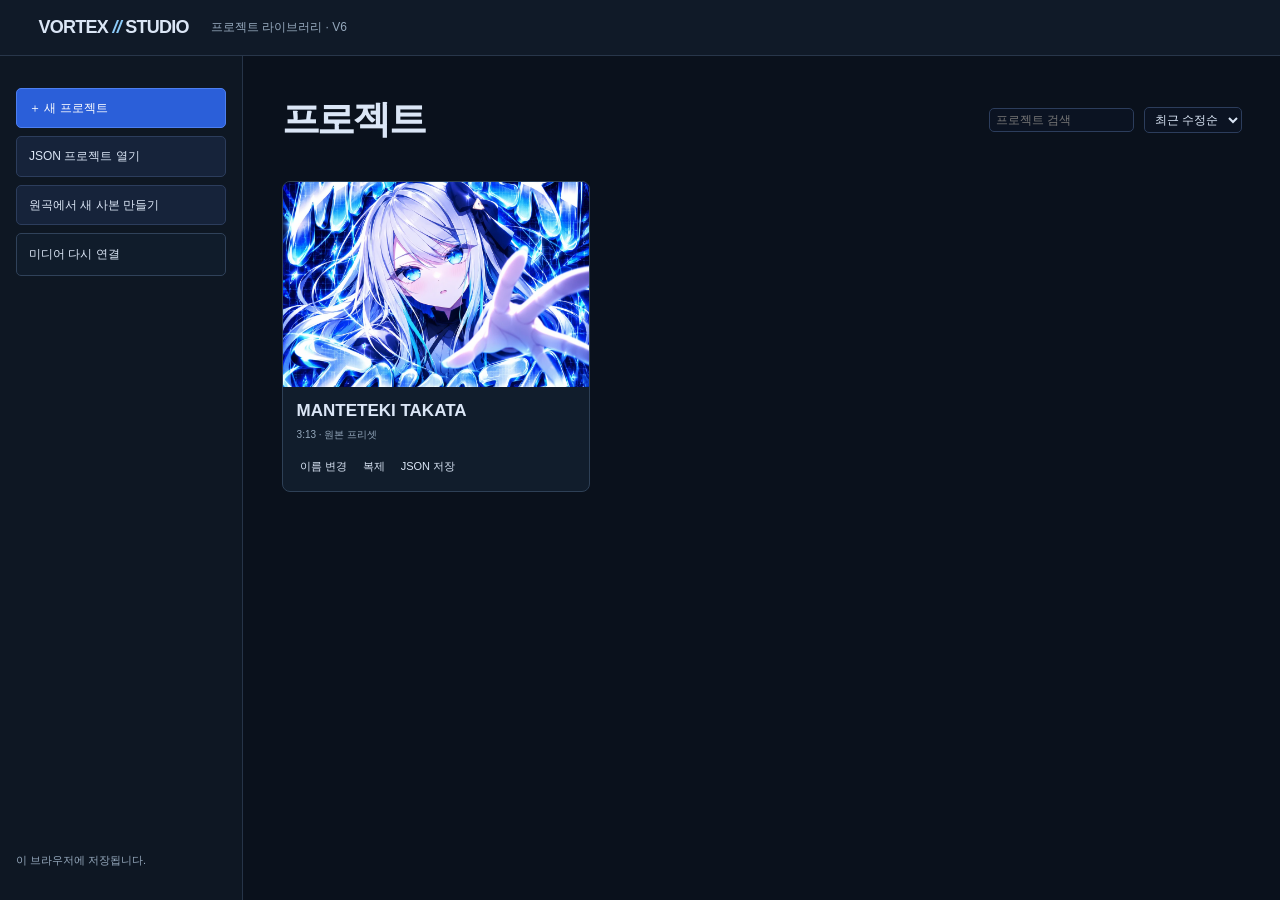
==== index.html @ 562a57e8 "Publish VORTEX Studio 6.1 from source 128ca0e" ====
<!doctype html><html lang="ko"><head><meta charset="UTF-8"><meta name="viewport" content="width=device-width,initial-scale=1"><meta name="theme-color" content="#090e18"><link rel="icon" href="data:,"><title>VORTEX // STUDIO</title>  <script type="module" crossorigin src="./assets/index-C9tNO1Sd.js"></script>
  <link rel="stylesheet" crossorigin href="./assets/index-DqWHmcLa.css">
</head><body>
<section id="projectHub" aria-label="프로젝트 라이브러리">
<header class="hub-head"><b>VORTEX <i>//</i> STUDIO</b><span>프로젝트 라이브러리 · V6</span></header>
<div class="hub-body"><aside class="hub-tools"><button id="hubNew" class="primary">＋ 새 프로젝트</button><button id="hubImport">JSON 프로젝트 열기</button><button id="hubFresh">원곡에서 새 사본 만들기</button><label class="reconnect" title="JSON에 연결된 원래 음원과 이미지를 선택하세요">미디어 다시 연결<input id="reconnectMedia" type="file" multiple accept="audio/*,image/*"></label><small>이 브라우저에 저장됩니다.</small></aside>
<main class="hub-main"><div class="hub-heading"><h1>프로젝트</h1><div><input id="hubSearch" type="search" aria-label="프로젝트 검색" placeholder="프로젝트 검색"><select id="hubSort" aria-label="정렬"><option value="recent">최근 수정순</option><option value="title">이름순</option></select></div></div><output id="hubStatus" role="status">라이브러리를 여는 중…</output><div id="hubList"></div></main></div>
<input id="hubJson" type="file" accept=".json" hidden></section>
<dialog id="newProjectDialog"><form><h2>새 프로젝트</h2><label>프로젝트 이름<input id="newTitle" required maxlength="120" autofocus></label><label>음원<input id="newAudio" type="file" accept="audio/*" required></label><label>커버 이미지 · 선택<input id="newCover" type="file" accept="image/*"></label><label>시작 설정<select id="newTemplate"><option value="wave">Reference Wave · 1080p60</option><option value="v3">V3 Original · 1080p60</option></select></label><div class="row"><button type="button" id="newCancel">취소</button><button class="primary">분석하고 만들기</button></div></form></dialog>

<div id="app" inert>
<header class="header">
 <button class="brand" id="hubReturn" title="프로젝트 허브로 돌아가기"><span aria-hidden="true">‹</span> VORTEX <i>//</i> STUDIO</button>
 <div class="project-title"><span id="projectName">MANTETEKI TAKATA</span><output id="saveState" class="chip">로컬 프로젝트</output></div>
 <div class="header-actions">
  <button id="undo" title="실행 취소 (Ctrl+Z)">↶</button><button id="redo" title="다시 실행 (Ctrl+Shift+Z)">↷</button>
  <button id="monitorChip" class="monitor-chip" title="모니터 지연 보정 (에어팟 등)">🎧 <b id="monitorValue">0 ms</b></button>
  <button id="shortcutHelp" title="단축키">⌨</button>
  <button id="openProject" title="프로젝트 JSON 파일 불러오기">불러오기</button><button id="saveProject" title="이 브라우저의 프로젝트에 지금 저장 (Ctrl+S)">💾 저장</button><button id="downloadProject" title="프로젝트 JSON 파일로 다운로드 (Ctrl+Shift+S)">⬇ JSON</button>
  <button id="exportOpen" class="primary">내보내기 ↗</button>
 </div>
 <div id="monitorPop" class="popover" hidden>
  <header><b>🎧 모니터 지연 보정</b><button id="monClose" title="닫기">✕</button></header>
  <p>블루투스 이어폰(에어팟)은 소리가 늦게 들립니다. 이 값만큼 <b>미리보기 화면을 늦춰</b> 소리와 맞춥니다. 프로젝트와 출력 영상에는 들어가지 않습니다.</p>
  <div class="row"><select id="monProfile" aria-label="장치 프로필"></select><button id="monAdd">＋ 장치</button><button id="monDel">삭제</button></div>
  <div class="mon-value"><button data-mon="-10">−10</button><button data-mon="-1">−1</button><output id="monOut">0 ms</output><button data-mon="1">+1</button><button data-mon="10">+10</button></div>
  <input type="range" id="monRange" min="-100" max="600" step="1" aria-label="모니터 지연 ms">
  <div class="row"><button data-mon-set="0">유선 · 스피커 0</button><button data-mon-set="160">에어팟 Pro ≈160</button><button data-mon-set="250">에어팟 ≈250</button></div>
  <label class="check"><input type="checkbox" id="monFlash"> 킥 플래시 보정 모드 — 곡의 킥마다 화면 가운데 원이 번쩍입니다</label>
  <div class="row"><button id="monPlayKick" class="primary">킥 구간 반복 재생</button><button id="monMetro">메트로놈 테스트</button></div>
  <p class="note">팝오버를 닫으면(✕ / 바깥 클릭 / Esc) 보정 모드와 메트로놈이 꺼집니다. 재생하면서 원이 번쩍이는 순간과 킥 소리가 정확히 겹칠 때까지 ±버튼/슬라이더를 조절하세요. 화면이 소리보다 빠르면 값을 올리고, 늦으면 내리세요.</p>
  <p class="note" id="monHint"></p>
 </div>
</header>
<main class="workspace" id="workspace">
 <aside class="library" id="library">
  <nav class="tabs"><button data-lib="effects" class="active">이펙트</button><button data-lib="presets">프리셋</button><button data-lib="lyrics">가사</button><button data-lib="project">프로젝트</button></nav>
  <section id="lib-effects" class="lib-pane active"><input id="fxSearch" type="search" placeholder="이펙트 검색 (예: 플래시, 불똥, 아이리스)"><div id="fxList" class="lib-list"></div></section>
  <section id="lib-presets" class="lib-pane"><p class="note">여러 이펙트 묶음. 박자 길이에 맞춰 생성됩니다. 타임라인에서 클립 여러 개를 선택하고 인스펙터에서 "내 프리셋으로 저장" 가능.</p><div id="presetList" class="lib-list"></div></section>
  <section id="lib-lyrics" class="lib-pane">
   <div class="row"><button id="tap" class="primary" title="선택한 가사를 재생헤드 시각으로 + 📌고정, 다음 줄 선택 (T)">시간 찍기 T</button><button id="addCue" title="재생헤드에 가사 추가 (N)">＋ 추가 N</button><button id="quadSplit" title="같은 단어 4개 줄을 2+2로 분할">4반복 → 2+2</button></div>
   <details id="alignBox"><summary>가사 통째로 붙여넣기 → 자동 배치</summary><textarea id="pasteLyrics" rows="6" spellcheck="false" placeholder="AI가 쓴 가사를 그대로 붙여넣으세요. [Chorus] 같은 줄과 빈 줄은 구간 구분으로 사용합니다."></textarea>
    <div class="row"><select id="alignRange" title="배치할 범위"><option value="all">곡 전체 (기존 가사 교체)</option><option value="playhead">재생헤드부터 끝까지</option><option value="loop">루프 구간 안</option></select><label class="check"><input type="checkbox" id="alignSnap" checked> 박자 스냅</label></div>
    <div class="row"><button id="alignRun" class="primary">자동 배치</button><button id="alignPins" title="📌 고정된 줄은 그대로 두고 사이의 줄을 다시 배치">📌 고정 줄 사이 맞추기</button></div>
    <p class="note">순서: ① 자동 배치 → ② 각 구간 첫 줄을 선택하고 재생하며 <b>T</b> (자동 📌 고정) → ③ 고정 줄 사이 맞추기. 고정이 촘촘할수록 정확합니다.</p></details>
   <div class="row"><input type="number" id="lyricOffset" step="1" min="-2000" max="2000" title="프로젝트 가사 오프셋 ms (양수 = 가사 늦게, 출력에도 적용)"><span class="note">가사 오프셋 ms (출력 반영)</span></div>
   <div id="cueList" class="cue-list" aria-label="가사 목록"></div>
   <details><summary>텍스트 · LRC / SRT</summary><textarea id="rawLyrics" rows="5" spellcheck="false" placeholder="한 줄에 가사 하나"></textarea><div class="row"><button id="applyLyrics">텍스트 적용</button><button id="autoTiming">균등 배치</button></div><div class="row"><button id="importLRC">LRC / SRT 불러오기</button><button id="exportLRC">LRC 저장</button><button id="exportSrt">SRT 저장</button></div></details>
  </section>
  <section id="lib-project" class="lib-pane">
   <img id="coverThumb" class="cover-thumb" alt="앨범 표지">
   <div class="asset-card"><span class="asset-icon">♫</span><div><b id="audioName">MANTETEKI TAKATA</b><small id="audioDetails">ORIGINAL AUDIO</small></div></div>
   <div class="row"><button id="replaceAudio">새 음원 열기</button><button id="replaceCover">표지 교체</button></div>
   <h4>박자 격자</h4>
   <div class="row"><label>BPM<input type="number" id="bpm" min="40" max="240" step="0.25"></label><label>격자 시작 · 초<input type="number" id="beatOffset" min="-5" max="5" step="0.001"></label></div>
   <div class="row"><button id="tapTempo">탭 템포</button><button id="phaseLess">격자 −10ms</button><button id="phaseMore">격자 +10ms</button></div>
   <div class="row"><button id="fitGrid" class="primary" title="킥 마커(자동 검출 또는 직접 수정본)에 맞춰 BPM과 격자 시작을 다시 계산">킥으로 BPM·격자 자동 맞춤</button><button id="quantizeKicks" title="격자에서 ±40ms 이내인 킥 마커만 격자로 정렬">킥 퀀타이즈</button></div>
   <p id="analysisInfo" class="note"></p>
   <h4>타악기 검출</h4>
   <div class="row"><label>킥 검출 민감도<input id="sensitivity" type="number" min=".7" max="1.35" step=".05" value="1"></label><button id="rescore" title="직접 편집한 마커 트랙은 유지">다시 분석</button></div>
   <div class="row"><button id="resetDrops">드롭 자동값 복원</button><button id="resetMarkers">타악기 마커 자동값 복원</button></div>
   <h4>이미지 에셋</h4><div id="assetList" class="asset-list"></div><div class="row"><button id="addAsset">이미지 추가 (앨범·로고)</button></div>
   <h4>기타</h4>
   <div class="row"><button id="restoreOriginal">원본 음원·표지 복원</button><button id="rescueJson" hidden>복구 JSON 받기</button></div>
   <label class="check"><input type="checkbox" id="safe"> 안전 영역 표시 (편집기만)</label>
  </section>
 </aside>
 <div id="divLeft" class="layout-divider vertical" role="separator" aria-label="라이브러리 폭" tabindex="0"></div>
 <section class="viewer">
  <div class="stage" id="stage">
   <canvas id="visual" width="1920" height="1080" aria-label="미리보기"></canvas>
   <div id="calFlash" hidden></div><div id="safeArea" hidden></div>
   <svg id="handles" viewBox="0 0 1920 1080" preserveAspectRatio="none" aria-hidden="true"></svg>
   <div class="cinema-controls" id="cinemaControls"><button type="button" id="cinemaPlay">▶</button><output id="cinemaTime">00:00 / 00:00</output><input type="range" id="cinemaSeek" min="0" max="1000" value="0" aria-label="재생 위치"><button type="button" id="cinemaExit">✕</button></div>
   <div class="loading" id="loading">VORTEX<span>음원과 장면 준비 중…</span></div>
  </div>
  <div class="transport">
   <div class="tgroup"><button id="toStart" title="처음 (Home)">⏮</button><button id="prevBeat" title="이전 박 (Shift+←)">◀◀</button><button id="play" class="play" title="재생 (Space)">▶</button><button id="nextBeat" title="다음 박 (Shift+→)">▶▶</button><button id="toEnd" title="끝 (End)">⏭</button></div>
   <span class="clock"><b id="timeNow">00:00.00</b><span id="timeTotal"> / 00:00</span><small id="beatNow"></small></span>
   <div class="tgroup"><button id="loopToggle" title="루프 (룰러에서 Shift+드래그 또는 I/O)" aria-pressed="false">⟲ 루프</button><select id="speed" title="재생 속도"><option value="0.25">0.25×</option><option value="0.5">0.5×</option><option value="0.75">0.75×</option><option value="1" selected>1×</option><option value="1.25">1.25×</option></select><button id="baselineAB" title="V3 원본 룩과 비교" aria-pressed="false">A/B V3</button><button id="fullscreen" title="영상만 전체화면 (F)">⛶</button></div>
  </div>
 </section>
 <div id="divRight" class="layout-divider vertical" role="separator" aria-label="인스펙터 폭" tabindex="0"></div>
 <aside class="inspector" id="inspector"><div class="pane-title">인스펙터</div><div id="inspectorBody" class="inspector-body"></div></aside>
</main>
<div id="divBottom" class="layout-divider horizontal" role="separator" aria-label="타임라인 높이" tabindex="0"></div>
<section class="timeline" id="timeline">
 <div class="tl-toolbar">
  <div class="tgroup"><button id="toolSelect" class="active" title="선택 도구 (V)">⬚ 선택</button><button id="toolRazor" title="자르기 도구 (C) · Ctrl+K = 재생헤드에서 자르기">✂ 자르기</button></div>
  <label class="inline">스냅<select id="snapMode"><option value="off">끔</option><option value="bar">1마디</option><option value="1">1박</option><option value="2">1/2박</option><option value="4" selected>1/4박</option><option value="8">1/8박</option></select></label>
  <div class="tgroup"><button id="zoomOut" title="축소 (Ctrl+휠)">－</button><button id="zoomFit" title="전체 보기">맞춤</button><button id="zoomIn" title="확대 (Ctrl+휠)">＋</button></div>
  <div class="tgroup"><button id="addTrack" title="FX 트랙 추가">＋ 트랙</button><button id="removeTrack" title="빈 맨 위 트랙 제거">－ 트랙</button></div>
  <label class="inline">마커 추가<select id="markerAdd"><option value="">재생헤드에…</option><option value="drops">드롭 (M)</option><option value="kickEvents">킥</option><option value="snareEvents">스네어</option><option value="hatEvents">하이햇</option></select></label>
  <span id="tlStatus" class="tl-status">드래그·우클릭드래그 = 이동 · 양끝 = 트림 · 더블클릭 = 쪼개기 · 우클릭 = 메뉴 · Alt+드래그 = 복제 · Shift = 스냅 무시</span>
  <span id="engineStatus" class="tl-engine">INITIALIZING</span>
 </div>
 <div class="tl-ruler-row"><div class="tl-corner" id="tlCorner"></div><canvas id="tlRuler"></canvas></div>
 <div class="tl-body" id="tlBody"><div class="tl-heads" id="tlHeads"></div><canvas id="tlCanvas"></canvas></div>
 <div class="tl-scroll-row"><div class="tl-corner"></div><input type="range" id="tlScroll" min="0" max="1" value="0" step="any" aria-label="타임라인 가로 스크롤"></div>
</section>
<div id="toast" role="status" hidden></div>
<input type="file" id="audioInput" accept="audio/*" hidden><input type="file" id="coverInput" accept="image/*" hidden><input type="file" id="lrcInput" accept=".lrc,.srt,.txt" hidden><input type="file" id="projectInput" accept=".json" hidden><input type="file" id="assetInput" accept="image/*" hidden>
</div>

<dialog id="exportDialog"><header><h2>영상 내보내기</h2><form method="dialog"><button>닫기</button></form></header>
 <p class="note">미리보기와 같은 장면을 프레임 단위로 렌더링해 원본 오디오와 함께 인코딩합니다. 모니터 지연 보정은 출력에 들어가지 않습니다.</p>
 <label>해상도<select id="exportSize"><option value="1920">1920 × 1080 / FULL HD</option><option value="1280">1280 × 720 / 빠른 확인</option></select></label>
 <div class="row"><label>형식<select id="exportFormat"><option value="mp4">MP4 / H.264 + AAC</option><option value="webm">WebM / VP9 + Opus</option></select></label><label>프레임레이트<select id="exportFPS"><option value="60">60 fps</option><option value="30">30 fps</option></select></label></div>
 <div class="row"><label>시작 · 초<input type="number" id="rangeStart" min="0" step=".001" value="0"></label><label>종료 · 초<input type="number" id="rangeEnd" min="0.1" step=".001" value="10"></label></div>
 <div class="row"><button id="sampleRange">재생헤드부터 10초</button><button id="loopRange">루프 구간</button><button id="fullRange">전체 곡</button></div>
 <label class="check"><input type="checkbox" id="directSave"> 파일에 직접 저장 (긴 영상 권장)</label>
 <p id="codecInfo" class="note"></p>
 <button id="exportBtn" class="primary wide">영상 렌더링 ↓</button><button id="cancelExport" class="wide danger" hidden>내보내기 취소</button>
 <progress id="exportProgress" max="1" value="0"></progress><p id="exportStatus" role="status">READY</p>
 <a id="downloadAgain" hidden>영상 다시 다운로드 ↓</a><video id="exportPreview" controls playsinline hidden></video>
</dialog>
<dialog id="keysDialog"><header><h2>단축키</h2><form method="dialog"><button>닫기</button></form></header><dl>
 <dt>Space</dt><dd>재생 / 일시정지</dd><dt>J / L</dt><dd>5초 뒤로 / 앞으로</dd><dt>← / →</dt><dd>1프레임 (Shift: 1박)</dd><dt>Home / End</dt><dd>처음 / 끝</dd>
 <dt>V / C</dt><dd>선택 도구 / 자르기 도구</dd><dt>Ctrl K</dt><dd>재생헤드에서 선택 클립 자르기</dd><dt>Ctrl C / V / D</dt><dd>복사 / 재생헤드에 붙여넣기 / 복제</dd><dt>Delete</dt><dd>선택 삭제</dd>
 <dt>K</dt><dd>마지막으로 만진 파라미터 키프레임 토글</dd><dt>I / O / Alt X</dt><dd>루프 시작 / 끝 / 해제</dd><dt>T</dt><dd>선택 가사에 재생헤드 시각 찍기 (📌 고정) + 다음 줄</dd><dt>N</dt><dd>재생헤드에 새 가사</dd><dt>↑ / ↓</dt><dd>이전 / 다음 가사로 이동</dd><dt>Enter</dt><dd>선택 가사 텍스트 편집</dd><dt>더블클릭</dt><dd>가사·클립을 그 위치에서 쪼개기</dd><dt>우클릭</dt><dd>메뉴 · 우클릭 드래그 = 이동</dd><dt>S</dt><dd>스냅 켜기/끄기</dd><dt>Ctrl A</dt><dd>모든 클립 선택</dd><dt>[ / ]</dt><dd>선택 가사 ±50ms</dd><dt>M</dt><dd>재생헤드에 드롭 마커</dd>
 <dt>Ctrl 휠</dt><dd>타임라인 확대/축소</dd><dt>휠</dt><dd>타임라인 가로 스크롤</dd><dt>Shift + 룰러 드래그</dt><dd>루프 구간 지정</dd><dt>F</dt><dd>영상 전체화면</dd><dt>Ctrl S</dt><dd>프로젝트에 저장 (Ctrl Shift S = JSON 다운로드)</dd><dt>Ctrl Z / Ctrl Shift Z</dt><dd>실행 취소 / 다시 실행</dd><dt>Esc</dt><dd>선택 해제</dd></dl></dialog>
</body></html>
---- assets/index-DqWHmcLa.css ----
:root{font-family:Inter,Segoe UI,Malgun Gothic,sans-serif;color:#dbe6f6;background:#070b13;font-size:12px;color-scheme:dark;--bg:#070b13;--panel:#0d1524;--panel2:#111c30;--edge:#1f2c43;--edge2:#2c3d5c;--muted:#8a9bb6;--blue:#7bc5ff;--accent:#4f8cff;--red:#ff4d6d;--lib-w:260px;--insp-w:330px;--tl-h:300px}*{box-sizing:border-box;min-width:0}html,body{width:100%;height:100dvh;margin:0;overflow:hidden;background:var(--bg)}body{position:fixed;inset:0}*{scrollbar-width:thin;scrollbar-color:#3d5c86 #0c1422}::-webkit-scrollbar{width:8px;height:8px}::-webkit-scrollbar-track{background:#0c1422}::-webkit-scrollbar-thumb{background:#3d5c86;border:2px solid #0c1422;border-radius:8px}::-webkit-scrollbar-thumb:hover{background:#6fa4e0}button,select,input,textarea{font:inherit;color:inherit}button{background:#16233a;border:1px solid var(--edge2);border-radius:5px;padding:5px 9px;cursor:pointer;white-space:nowrap;line-height:1.2}button:hover:not(:disabled){background:#1e3152;border-color:#46669a}button:disabled{opacity:.4;cursor:default}button.primary{background:#2b5fd9;border-color:#4d7ff0;color:#fff}button.primary:hover{background:#3a6ff0}button.danger{border-color:#7a3043;color:#ffb3c1}button.danger:hover{background:#3a1622}button.active,button[aria-pressed=true]{background:#24427a;border-color:#6c9eea;color:#fff}select,input:not([type=checkbox]):not([type=range]):not([type=color]),textarea{background:#0b1322;border:1px solid var(--edge2);border-radius:5px;padding:4px 6px}textarea{width:100%;resize:vertical}input[type=range]{accent-color:#6aa8ff;height:16px}input[type=color]{width:42px;height:24px;padding:0;border:1px solid var(--edge2);border-radius:4px;background:none}.row{display:flex;gap:5px;align-items:center;flex-wrap:wrap;margin:5px 0}.row label{display:grid;gap:2px;flex:1}.note{color:var(--muted);font-size:11px;line-height:1.45;margin:4px 0}.check,.icheck{display:flex;gap:7px;align-items:center;margin:5px 0;cursor:pointer}h4{margin:12px 0 5px;font-size:11px;letter-spacing:.06em;color:#9fb6d8;text-transform:uppercase}dialog{color:#e2edf9;background:#111b2c;border:1px solid #3a4f6e;border-radius:9px;padding:18px;width:min(460px,94vw);max-height:90dvh;overflow:auto}dialog::backdrop{background:#03060cbb}dialog header{display:flex;justify-content:space-between;align-items:center}dialog h2{margin:0 0 8px;font-size:16px}dialog label{display:grid;gap:3px;margin:6px 0}#keysDialog dl{display:grid;grid-template-columns:auto 1fr;gap:6px 14px}#keysDialog dt{font-weight:700;color:#bfe0ff}#keysDialog dd{margin:0}.wide{width:100%;margin:6px 0}progress{width:100%}#exportPreview{width:100%;margin-top:8px}#projectHub{position:fixed;inset:0;z-index:20;display:grid;grid-template-rows:56px minmax(0,1fr);background:#0a111c}#projectHub[hidden]{display:none}.hub-head{padding:0 clamp(18px,3vw,56px);display:flex;align-items:center;gap:22px;border-bottom:1px solid #28364a;background:#101a28}.hub-head b{font-size:18px;letter-spacing:-.04em}.hub-head i{color:#8ccbf9}.hub-head span,.hub-tools small,.project-open small{color:#96a9bd}.hub-body{display:grid;grid-template-columns:clamp(168px,19vw,250px) minmax(0,1fr);min-height:0}.hub-tools{display:flex;flex-direction:column;gap:8px;padding:32px 16px;border-right:1px solid #263448;background:#0e1723;overflow:auto}.hub-tools button{text-align:left;padding:12px;height:auto}.hub-tools small{margin-top:auto;font-size:11px}.hub-main{padding:clamp(18px,3vw,52px);overflow:auto;min-width:0}.hub-heading,.hub-heading>div{display:flex;align-items:center;gap:10px;flex-wrap:wrap}.hub-heading{justify-content:space-between;margin-bottom:24px}.hub-heading h1{font-size:clamp(23px,3vw,40px);letter-spacing:-.06em;margin:0}.hub-heading input{max-width:145px}#hubList{display:grid;gap:18px;grid-template-columns:repeat(auto-fill,minmax(min(100%,230px),1fr));align-content:start}#hubStatus{display:block;color:#b5cbe4;margin-bottom:12px}.project-card{max-width:390px;border:1px solid #2e4056;border-radius:8px;overflow:hidden;background:#111d2c}.project-open{width:100%;height:auto;display:block;text-align:left;padding:0;border:0;background:transparent;white-space:normal}.project-open img{width:100%;height:clamp(125px,16vw,205px);object-fit:cover;display:block}.project-open span{padding:14px 14px 8px;display:grid;gap:7px}.project-open strong{font-size:17px;overflow-wrap:anywhere}.card-actions{display:flex;flex-wrap:wrap;gap:2px;padding:5px 10px 12px}.card-actions button{font-size:11px;background:transparent;border-color:transparent;padding-inline:6px}.project-card:hover{border-color:#83add0}#projectHub[aria-busy=true] button{pointer-events:none}#newProjectDialog form{display:grid;gap:10px}.hub-tools .reconnect{margin:0;position:relative;cursor:pointer;padding:12px;border:1px solid #30425a;border-radius:5px;background:#101c2b}.reconnect input{position:absolute;inset:0;width:100%;opacity:0;cursor:pointer}#app{position:fixed;inset:0;display:grid;grid-template-rows:42px minmax(0,1fr) 5px var(--tl-h);background:var(--bg)}.header{display:flex;align-items:center;gap:12px;padding:0 10px;background:#0b1220;border-bottom:1px solid var(--edge);position:relative}.brand{background:none;border:0;font-weight:800;letter-spacing:-.02em;font-size:13px;color:#e8f2ff;padding:4px 6px}.brand i{color:#8ccbf9;font-style:normal}.project-title{flex:1;display:flex;align-items:center;gap:10px;overflow:hidden;white-space:nowrap}.project-title span{font-weight:700;font-size:13px;overflow:hidden;text-overflow:ellipsis}.chip{font-size:10px;color:#9ec3ea;background:#12223a;border:1px solid #23406a;border-radius:20px;padding:2px 8px;white-space:nowrap}.header-actions{display:flex;gap:5px;align-items:center}.monitor-chip{border-radius:20px}.monitor-chip.active{background:#3a2a10;border-color:#d79a2b;color:#ffd38a}.popover{position:absolute;right:120px;top:44px;z-index:30;width:340px;background:#111b2d;border:1px solid #3d5a86;border-radius:10px;padding:12px;box-shadow:0 18px 50px #000a}.popover header{display:flex;justify-content:space-between;align-items:center;margin-bottom:6px}.popover p{margin:6px 0;line-height:1.5}.mon-value{display:flex;gap:6px;align-items:center;justify-content:center;margin:8px 0}.mon-value output{font-size:22px;font-weight:800;min-width:110px;text-align:center;color:#ffd38a}#monRange{width:100%}.workspace{display:grid;grid-template-columns:var(--lib-w) 5px minmax(0,1fr) 5px var(--insp-w);min-height:0}.layout-divider{background:#0a101c;transition:background .15s}.layout-divider:hover,.layout-divider.dragging{background:#3d6fc4}.layout-divider.vertical{cursor:col-resize}.layout-divider.horizontal{cursor:row-resize}.library,.inspector{background:var(--panel);display:flex;flex-direction:column;min-height:0;border-color:var(--edge)}.tabs{display:grid;grid-template-columns:repeat(4,1fr);border-bottom:1px solid var(--edge)}.tabs button{border:0;border-radius:0;background:transparent;padding:9px 2px;color:var(--muted);border-bottom:2px solid transparent}.tabs button.active{color:#fff;border-bottom-color:#5d97ff;background:#121e34}.lib-pane{display:none;flex:1;min-height:0;overflow:auto;padding:8px 9px}.lib-pane.active{display:block}#lib-lyrics.active{display:flex;flex-direction:column}#fxSearch{width:100%;margin-bottom:6px}.lib-list h4{margin:10px 2px 4px}.lib-item{display:flex;align-items:center;gap:8px;width:100%;text-align:left;background:#101a2c;border:1px solid #1d2a42;margin:2px 0;padding:6px 7px;position:relative;white-space:normal;cursor:grab}.lib-item i{width:9px;height:26px;border-radius:3px;flex:none}.lib-item span{display:grid;gap:1px}.lib-item b{font-size:12px}.lib-item small{color:var(--muted);font-size:10px;line-height:1.3}.lib-del{position:absolute;right:6px;top:5px;color:#ff9fb2;padding:0 4px}.cue-list{flex:1;min-height:120px;overflow:auto;border:1px solid var(--edge);border-radius:6px;margin:6px 0;background:#0a1120}.cue{display:grid;grid-template-columns:30px 72px minmax(0,1fr) 20px;gap:3px;align-items:center;padding:2px 4px;border-bottom:1px solid #141f33}.cue.selected{background:#1b3361}.cue.playing .cue-num{color:#ffd166}.cue-num{background:none;border:0;padding:2px;color:var(--muted);font-size:10px}.cue input{padding:2px 4px!important;font-size:11px}.cue-delete{background:none;border:0;color:#7d8aa5;padding:0}#lyricOffset{width:80px}.cover-thumb{width:100%;max-width:200px;aspect-ratio:1;object-fit:cover;border-radius:6px;display:block;margin:4px auto 8px}.asset-card{display:flex;gap:8px;align-items:center;background:#101a2c;border:1px solid var(--edge);border-radius:6px;padding:7px}.asset-card div{display:grid}.asset-card small{color:var(--muted)}.asset-icon{font-size:20px}.asset-list{display:grid;grid-template-columns:repeat(3,1fr);gap:5px}.asset-list figure{margin:0;position:relative;background:#0a1120;border:1px solid var(--edge);border-radius:5px;overflow:hidden}.asset-list img{width:100%;aspect-ratio:1;object-fit:contain;display:block;background:repeating-conic-gradient(#1a2335 0 25%,#121a29 0 50%) 0 0/12px 12px}.asset-list figcaption{font-size:9px;padding:2px 3px;overflow:hidden;white-space:nowrap;text-overflow:ellipsis}.viewer{display:grid;grid-template-rows:minmax(0,1fr) 38px;min-height:0;background:#05080f}.stage{position:relative;min-height:0;display:grid;place-items:center;overflow:hidden;background:#000}#visual{max-width:100%;max-height:100%;aspect-ratio:16/9;width:auto;height:auto;display:block;background:#03091a}.stage canvas#visual{width:min(100%,calc((100dvh - 42px - 5px - var(--tl-h) - 38px)*16/9));height:auto}#handles{position:absolute;pointer-events:none}#handles .h{pointer-events:all;cursor:move}#calFlash{position:absolute;width:120px;height:120px;border-radius:50%;background:radial-gradient(circle,#fff 0,#fff 35%,#ffd38a88 60%,transparent 70%);pointer-events:none;opacity:0;mix-blend-mode:screen}#safeArea{position:absolute;border:1px dashed #ffffff66;pointer-events:none}.loading{position:absolute;inset:0;display:grid;place-content:center;text-align:center;background:#03060c;font-weight:800;font-size:28px;letter-spacing:.2em}.loading span{display:block;font-size:11px;letter-spacing:.05em;color:var(--muted);font-weight:400;margin-top:8px}.loading[hidden],.cinema-controls{display:none}.stage:fullscreen .cinema-controls{display:flex;position:absolute;left:50%;bottom:22px;transform:translate(-50%);gap:10px;align-items:center;background:#000a;padding:8px 14px;border-radius:30px;opacity:0;transition:opacity .25s;z-index:5}.stage:fullscreen:hover .cinema-controls{opacity:1}.stage:fullscreen #cinemaSeek{width:40vw}.stage:fullscreen canvas#visual{width:100vw;height:auto;max-height:100vh}.transport{display:flex;align-items:center;justify-content:space-between;gap:10px;padding:0 10px;background:#0b1220;border-top:1px solid var(--edge)}.tgroup{display:flex;gap:3px;align-items:center}.play{min-width:46px;background:#2b5fd9;border-color:#4d7ff0}.clock{font-variant-numeric:tabular-nums;display:flex;align-items:baseline;gap:4px}.clock b{font-size:16px;color:#fff}.clock span{color:var(--muted)}.clock small{color:#ffd166;margin-left:8px}.pane-title{padding:8px 10px;border-bottom:1px solid var(--edge);font-size:11px;letter-spacing:.08em;color:#9fb6d8;text-transform:uppercase}.inspector-body{flex:1;overflow:auto;padding:8px 10px 30px}.ihead{display:flex;gap:9px;align-items:flex-start;margin:4px 0 8px}.ihead .dot{width:10px;height:30px;border-radius:3px;flex:none}.ihead div{display:grid;gap:3px}.ihead b{font-size:14px}.ihead small{color:var(--muted);line-height:1.4}.isec{border:1px solid var(--edge);border-radius:7px;margin:7px 0;background:#0b1322}.isec>summary{padding:7px 9px;cursor:pointer;font-weight:700;color:#cfe2ff;list-style:none}.isec>summary:before{content:"▸ ";color:#6c8fc4}.isec[open]>summary:before{content:"▾ "}.isec>*:not(summary){margin-left:9px;margin-right:9px}.isec>*:last-child{margin-bottom:9px}.irow{display:grid;grid-template-columns:minmax(70px,.9fr) minmax(60px,1.3fr) 64px;gap:6px;align-items:center;margin:4px 0}.irow>label{font-size:11px;color:#b9c8de;overflow:hidden;text-overflow:ellipsis;white-space:nowrap}.irow .num{width:100%;font-variant-numeric:tabular-nums}.irow.col{grid-template-columns:1fr}.irow.col .irow{grid-template-columns:1fr auto}.irow.buttons{display:flex;flex-wrap:wrap;gap:4px}.irow:has(>select:only-of-type):not(:has(input)){grid-template-columns:minmax(70px,.9fr) minmax(0,1.6fr)}.irow:has(>input[type=color]){grid-template-columns:minmax(70px,.9fr) auto}.irow:has(>input[type=text]){grid-template-columns:minmax(70px,.9fr) minmax(0,1.6fr)}.irow[data-param]{grid-template-columns:auto minmax(60px,.9fr) minmax(50px,1.2fr) 58px auto}.kgroup{display:flex;gap:1px}.kbtn,.knav{padding:1px 4px;font-size:11px;background:transparent;border-color:transparent}.kbtn{color:#7d8aa5}.kbtn.has{color:#c9d8ef}.kbtn.on{color:#ffe066}.knav[hidden]{display:none}.kease{max-width:86px;font-size:10px}.kease[hidden]{display:none}.tween{border-top:1px dashed var(--edge);padding-top:4px;margin-top:4px}.tween>span{font-size:11px;color:#9fb6d8}.tween .irow{grid-template-columns:0 1fr 60px}.tween .irow:has(select){grid-template-columns:0 1fr}.timeline{display:grid;grid-template-rows:34px 26px minmax(0,1fr) 16px;background:#0a101b;min-height:0;border-top:1px solid var(--edge)}.tl-toolbar{display:flex;align-items:center;gap:10px;padding:0 8px;border-bottom:1px solid var(--edge);overflow:hidden}.inline{display:flex;gap:5px;align-items:center;white-space:nowrap;color:var(--muted)}.tl-status{color:#6f84a6;font-size:10px;white-space:nowrap;overflow:hidden;text-overflow:ellipsis;flex:1}.tl-engine{color:#557;font-size:9px;letter-spacing:.08em}.tl-ruler-row,.tl-scroll-row{display:grid;grid-template-columns:148px minmax(0,1fr)}.tl-corner{background:#0b1324;border-right:1px solid var(--edge)}#tlRuler{display:block;cursor:pointer}.tl-body{display:grid;grid-template-columns:148px minmax(0,1fr);overflow-y:auto;overflow-x:hidden;min-height:0;align-items:start}#tlCanvas{display:block}.tl-heads{border-right:1px solid var(--edge);background:#0b1324}.tl-head{display:flex;align-items:center;gap:3px;padding:0 6px;border-bottom:1px solid #1b2943;font-size:11px}.tl-head .tl-name{flex:1;overflow:hidden;white-space:nowrap;text-overflow:ellipsis;color:#cddcf2;cursor:default}.tl-head small{display:block;font-size:9px;color:var(--muted)}.tl-head button{padding:0 4px;font-size:11px;background:transparent;border-color:transparent;color:#8fb3e6}.tl-head button.on{color:#ff8fa3}.tl-head.lyrics{background:#0f1a31}.tl-head.audio{background:#0a1222}#tlScroll{width:100%;height:12px;margin:2px 0}#toast{position:fixed;left:50%;bottom:24px;transform:translate(-50%);background:#1d2f4f;border:1px solid #4f7bc0;border-radius:8px;padding:9px 14px;z-index:50;max-width:80vw;box-shadow:0 10px 30px #0008}#app.exporting .workspace,#app.exporting .timeline{pointer-events:none;opacity:.6}@media(max-width:1100px){:root{--lib-w:220px;--insp-w:290px}.tl-status{display:none}}@media(max-height:760px){#app{grid-template-rows:38px minmax(0,1fr) 5px var(--tl-h)}}.ctx-menu{position:fixed;z-index:100;min-width:210px;max-height:80vh;overflow:auto;background:#121c2f;border:1px solid #3d5a86;border-radius:8px;padding:4px;box-shadow:0 14px 40px #000c}.ctx-item{display:grid;grid-template-columns:16px 1fr auto;gap:6px;align-items:center;width:100%;text-align:left;background:transparent;border:0;border-radius:5px;padding:5px 8px;font-size:12px}.ctx-item:hover:not(:disabled),.ctx-item:focus-visible{background:#24427a}.ctx-check{color:#8fd0ff}.ctx-hint{color:#7d8fae;font-size:10px}.ctx-sep{height:1px;background:#273956;margin:4px 6px}.monitor-chip.cal{animation:calblink 1s infinite}@keyframes calblink{50%{background:#5a3b05}}
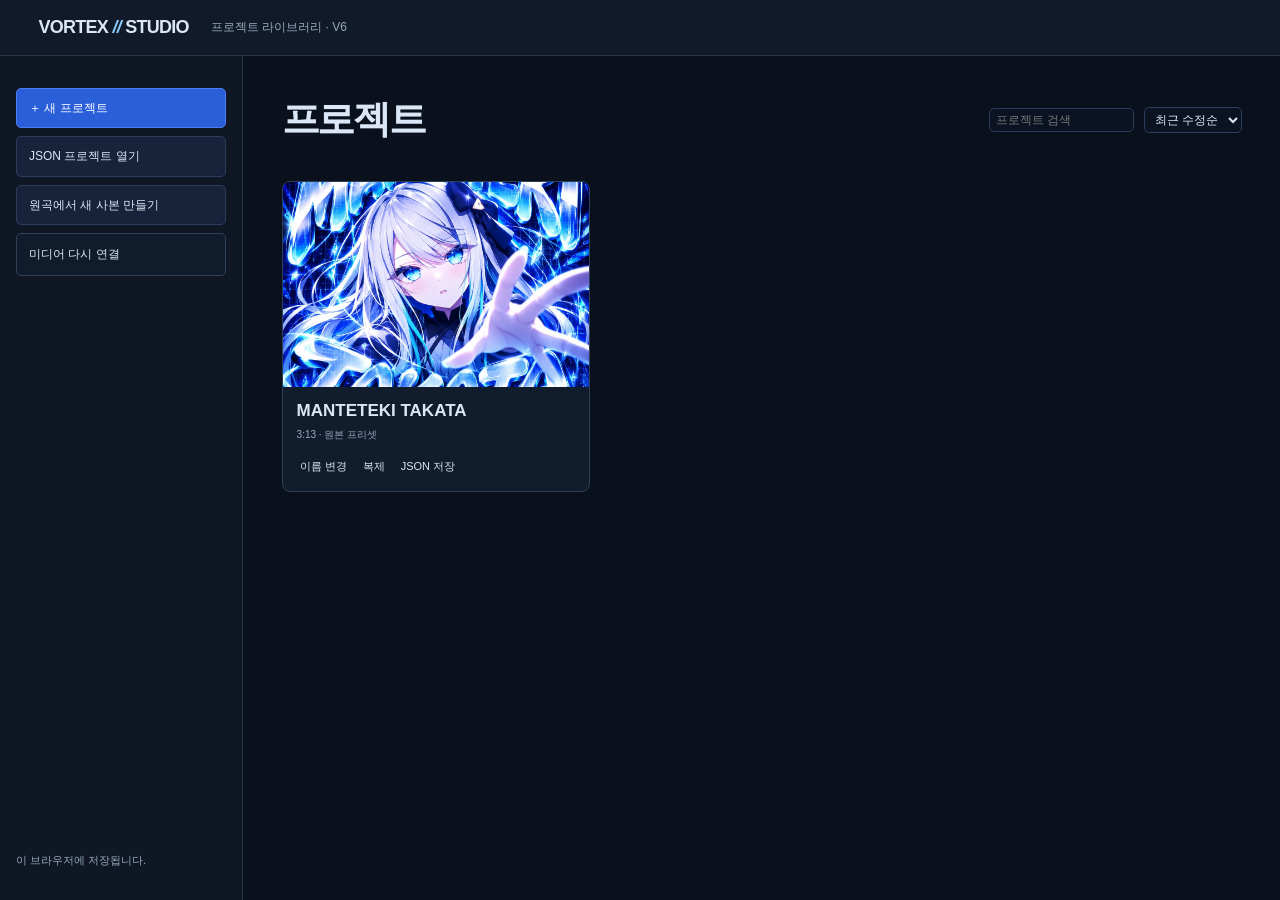
==== commit 1ba54a48: "Publish VORTEX Studio 6.2 from source d71ed31" ====
--- a/index.html
+++ b/index.html
@@ -1,5 +1,5 @@
-<!doctype html><html lang="ko"><head><meta charset="UTF-8"><meta name="viewport" content="width=device-width,initial-scale=1"><meta name="theme-color" content="#090e18"><link rel="icon" href="data:,"><title>VORTEX // STUDIO</title>  <script type="module" crossorigin src="./assets/index-C9tNO1Sd.js"></script>
-  <link rel="stylesheet" crossorigin href="./assets/index-DqWHmcLa.css">
+<!doctype html><html lang="ko"><head><meta charset="UTF-8"><meta name="viewport" content="width=device-width,initial-scale=1"><meta name="theme-color" content="#090e18"><link rel="icon" href="data:,"><title>VORTEX // STUDIO</title>  <script type="module" crossorigin src="./assets/index-CphzI7x9.js"></script>
+  <link rel="stylesheet" crossorigin href="./assets/index-fRSswdG-.css">
 </head><body>
 <section id="projectHub" aria-label="프로젝트 라이브러리">
 <header class="hub-head"><b>VORTEX <i>//</i> STUDIO</b><span>프로젝트 라이브러리 · V6</span></header>
@@ -69,7 +69,7 @@
  <section class="viewer">
   <div class="stage" id="stage">
    <canvas id="visual" width="1920" height="1080" aria-label="미리보기"></canvas>
-   <div id="calFlash" hidden></div><div id="safeArea" hidden></div>
+   <div id="calFlash" hidden></div><div id="fxPreviewLabel" hidden></div><div id="safeArea" hidden></div>
    <svg id="handles" viewBox="0 0 1920 1080" preserveAspectRatio="none" aria-hidden="true"></svg>
    <div class="cinema-controls" id="cinemaControls"><button type="button" id="cinemaPlay">▶</button><output id="cinemaTime">00:00 / 00:00</output><input type="range" id="cinemaSeek" min="0" max="1000" value="0" aria-label="재생 위치"><button type="button" id="cinemaExit">✕</button></div>
    <div class="loading" id="loading">VORTEX<span>음원과 장면 준비 중…</span></div>
@@ -91,7 +91,7 @@
   <div class="tgroup"><button id="zoomOut" title="축소 (Ctrl+휠)">－</button><button id="zoomFit" title="전체 보기">맞춤</button><button id="zoomIn" title="확대 (Ctrl+휠)">＋</button></div>
   <div class="tgroup"><button id="addTrack" title="FX 트랙 추가">＋ 트랙</button><button id="removeTrack" title="빈 맨 위 트랙 제거">－ 트랙</button></div>
   <label class="inline">마커 추가<select id="markerAdd"><option value="">재생헤드에…</option><option value="drops">드롭 (M)</option><option value="kickEvents">킥</option><option value="snareEvents">스네어</option><option value="hatEvents">하이햇</option></select></label>
-  <span id="tlStatus" class="tl-status">드래그·우클릭드래그 = 이동 · 양끝 = 트림 · 더블클릭 = 쪼개기 · 우클릭 = 메뉴 · Alt+드래그 = 복제 · Shift = 스냅 무시</span>
+  <span id="tlStatus" class="tl-status">드래그 = 이동 · 우클릭 드래그 = 재생 위치 이동 · 양끝 = 트림 · 더블클릭 = 쪼개기 · 우클릭 = 메뉴 · Alt+드래그 = 복제 · Shift = 스냅 무시</span>
   <span id="engineStatus" class="tl-engine">INITIALIZING</span>
  </div>
  <div class="tl-ruler-row"><div class="tl-corner" id="tlCorner"></div><canvas id="tlRuler"></canvas></div>
@@ -117,7 +117,7 @@
 <dialog id="keysDialog"><header><h2>단축키</h2><form method="dialog"><button>닫기</button></form></header><dl>
  <dt>Space</dt><dd>재생 / 일시정지</dd><dt>J / L</dt><dd>5초 뒤로 / 앞으로</dd><dt>← / →</dt><dd>1프레임 (Shift: 1박)</dd><dt>Home / End</dt><dd>처음 / 끝</dd>
  <dt>V / C</dt><dd>선택 도구 / 자르기 도구</dd><dt>Ctrl K</dt><dd>재생헤드에서 선택 클립 자르기</dd><dt>Ctrl C / V / D</dt><dd>복사 / 재생헤드에 붙여넣기 / 복제</dd><dt>Delete</dt><dd>선택 삭제</dd>
- <dt>K</dt><dd>마지막으로 만진 파라미터 키프레임 토글</dd><dt>I / O / Alt X</dt><dd>루프 시작 / 끝 / 해제</dd><dt>T</dt><dd>선택 가사에 재생헤드 시각 찍기 (📌 고정) + 다음 줄</dd><dt>N</dt><dd>재생헤드에 새 가사</dd><dt>↑ / ↓</dt><dd>이전 / 다음 가사로 이동</dd><dt>Enter</dt><dd>선택 가사 텍스트 편집</dd><dt>더블클릭</dt><dd>가사·클립을 그 위치에서 쪼개기</dd><dt>우클릭</dt><dd>메뉴 · 우클릭 드래그 = 이동</dd><dt>S</dt><dd>스냅 켜기/끄기</dd><dt>Ctrl A</dt><dd>모든 클립 선택</dd><dt>[ / ]</dt><dd>선택 가사 ±50ms</dd><dt>M</dt><dd>재생헤드에 드롭 마커</dd>
+ <dt>K</dt><dd>마지막으로 만진 파라미터 키프레임 토글</dd><dt>I / O / Alt X</dt><dd>루프 시작 / 끝 / 해제</dd><dt>T</dt><dd>선택 가사에 재생헤드 시각 찍기 (📌 고정) + 다음 줄</dd><dt>N</dt><dd>재생헤드에 새 가사</dd><dt>↑ / ↓</dt><dd>이전 / 다음 가사로 이동</dd><dt>Enter</dt><dd>선택 가사 텍스트 편집</dd><dt>더블클릭</dt><dd>가사·클립을 그 위치에서 쪼개기</dd><dt>우클릭</dt><dd>메뉴 · 우클릭 드래그 = 재생 위치(시간) 이동</dd><dt>이펙트 클릭</dt><dd>영상에서 1초 미리보기 (더블클릭 = 추가)</dd><dt>S</dt><dd>스냅 켜기/끄기</dd><dt>Ctrl A</dt><dd>모든 클립 선택</dd><dt>[ / ]</dt><dd>선택 가사 ±50ms</dd><dt>M</dt><dd>재생헤드에 드롭 마커</dd>
  <dt>Ctrl 휠</dt><dd>타임라인 확대/축소</dd><dt>휠</dt><dd>타임라인 가로 스크롤</dd><dt>Shift + 룰러 드래그</dt><dd>루프 구간 지정</dd><dt>F</dt><dd>영상 전체화면</dd><dt>Ctrl S</dt><dd>프로젝트에 저장 (Ctrl Shift S = JSON 다운로드)</dd><dt>Ctrl Z / Ctrl Shift Z</dt><dd>실행 취소 / 다시 실행</dd><dt>Esc</dt><dd>선택 해제</dd></dl></dialog> 
 </body></html>
--- a/assets/index-fRSswdG-.css
+++ b/assets/index-fRSswdG-.css
@@ -0,0 +1 @@
+:root{font-family:Inter,Segoe UI,Malgun Gothic,sans-serif;color:#dbe6f6;background:#070b13;font-size:12px;color-scheme:dark;--bg:#070b13;--panel:#0d1524;--panel2:#111c30;--edge:#1f2c43;--edge2:#2c3d5c;--muted:#8a9bb6;--blue:#7bc5ff;--accent:#4f8cff;--red:#ff4d6d;--lib-w:260px;--insp-w:330px;--tl-h:300px}*{box-sizing:border-box;min-width:0}html,body{width:100%;height:100dvh;margin:0;overflow:hidden;background:var(--bg)}body{position:fixed;inset:0}*{scrollbar-width:thin;scrollbar-color:#3d5c86 #0c1422}::-webkit-scrollbar{width:8px;height:8px}::-webkit-scrollbar-track{background:#0c1422}::-webkit-scrollbar-thumb{background:#3d5c86;border:2px solid #0c1422;border-radius:8px}::-webkit-scrollbar-thumb:hover{background:#6fa4e0}button,select,input,textarea{font:inherit;color:inherit}button{background:#16233a;border:1px solid var(--edge2);border-radius:5px;padding:5px 9px;cursor:pointer;white-space:nowrap;line-height:1.2}button:hover:not(:disabled){background:#1e3152;border-color:#46669a}button:disabled{opacity:.4;cursor:default}button.primary{background:#2b5fd9;border-color:#4d7ff0;color:#fff}button.primary:hover{background:#3a6ff0}button.danger{border-color:#7a3043;color:#ffb3c1}button.danger:hover{background:#3a1622}button.active,button[aria-pressed=true]{background:#24427a;border-color:#6c9eea;color:#fff}select,input:not([type=checkbox]):not([type=range]):not([type=color]),textarea{background:#0b1322;border:1px solid var(--edge2);border-radius:5px;padding:4px 6px}textarea{width:100%;resize:vertical}input[type=range]{accent-color:#6aa8ff;height:16px}input[type=color]{width:42px;height:24px;padding:0;border:1px solid var(--edge2);border-radius:4px;background:none}.row{display:flex;gap:5px;align-items:center;flex-wrap:wrap;margin:5px 0}.row label{display:grid;gap:2px;flex:1}.note{color:var(--muted);font-size:11px;line-height:1.45;margin:4px 0}.check,.icheck{display:flex;gap:7px;align-items:center;margin:5px 0;cursor:pointer}h4{margin:12px 0 5px;font-size:11px;letter-spacing:.06em;color:#9fb6d8;text-transform:uppercase}dialog{color:#e2edf9;background:#111b2c;border:1px solid #3a4f6e;border-radius:9px;padding:18px;width:min(460px,94vw);max-height:90dvh;overflow:auto}dialog::backdrop{background:#03060cbb}dialog header{display:flex;justify-content:space-between;align-items:center}dialog h2{margin:0 0 8px;font-size:16px}dialog label{display:grid;gap:3px;margin:6px 0}#keysDialog dl{display:grid;grid-template-columns:auto 1fr;gap:6px 14px}#keysDialog dt{font-weight:700;color:#bfe0ff}#keysDialog dd{margin:0}.wide{width:100%;margin:6px 0}progress{width:100%}#exportPreview{width:100%;margin-top:8px}#projectHub{position:fixed;inset:0;z-index:20;display:grid;grid-template-rows:56px minmax(0,1fr);background:#0a111c}#projectHub[hidden]{display:none}.hub-head{padding:0 clamp(18px,3vw,56px);display:flex;align-items:center;gap:22px;border-bottom:1px solid #28364a;background:#101a28}.hub-head b{font-size:18px;letter-spacing:-.04em}.hub-head i{color:#8ccbf9}.hub-head span,.hub-tools small,.project-open small{color:#96a9bd}.hub-body{display:grid;grid-template-columns:clamp(168px,19vw,250px) minmax(0,1fr);min-height:0}.hub-tools{display:flex;flex-direction:column;gap:8px;padding:32px 16px;border-right:1px solid #263448;background:#0e1723;overflow:auto}.hub-tools button{text-align:left;padding:12px;height:auto}.hub-tools small{margin-top:auto;font-size:11px}.hub-main{padding:clamp(18px,3vw,52px);overflow:auto;min-width:0}.hub-heading,.hub-heading>div{display:flex;align-items:center;gap:10px;flex-wrap:wrap}.hub-heading{justify-content:space-between;margin-bottom:24px}.hub-heading h1{font-size:clamp(23px,3vw,40px);letter-spacing:-.06em;margin:0}.hub-heading input{max-width:145px}#hubList{display:grid;gap:18px;grid-template-columns:repeat(auto-fill,minmax(min(100%,230px),1fr));align-content:start}#hubStatus{display:block;color:#b5cbe4;margin-bottom:12px}.project-card{max-width:390px;border:1px solid #2e4056;border-radius:8px;overflow:hidden;background:#111d2c}.project-open{width:100%;height:auto;display:block;text-align:left;padding:0;border:0;background:transparent;white-space:normal}.project-open img{width:100%;height:clamp(125px,16vw,205px);object-fit:cover;display:block}.project-open span{padding:14px 14px 8px;display:grid;gap:7px}.project-open strong{font-size:17px;overflow-wrap:anywhere}.card-actions{display:flex;flex-wrap:wrap;gap:2px;padding:5px 10px 12px}.card-actions button{font-size:11px;background:transparent;border-color:transparent;padding-inline:6px}.project-card:hover{border-color:#83add0}#projectHub[aria-busy=true] button{pointer-events:none}#newProjectDialog form{display:grid;gap:10px}.hub-tools .reconnect{margin:0;position:relative;cursor:pointer;padding:12px;border:1px solid #30425a;border-radius:5px;background:#101c2b}.reconnect input{position:absolute;inset:0;width:100%;opacity:0;cursor:pointer}#app{position:fixed;inset:0;display:grid;grid-template-rows:42px minmax(0,1fr) 5px var(--tl-h);background:var(--bg)}.header{display:flex;align-items:center;gap:12px;padding:0 10px;background:#0b1220;border-bottom:1px solid var(--edge);position:relative}.brand{background:none;border:0;font-weight:800;letter-spacing:-.02em;font-size:13px;color:#e8f2ff;padding:4px 6px}.brand i{color:#8ccbf9;font-style:normal}.project-title{flex:1;display:flex;align-items:center;gap:10px;overflow:hidden;white-space:nowrap}.project-title span{font-weight:700;font-size:13px;overflow:hidden;text-overflow:ellipsis}.chip{font-size:10px;color:#9ec3ea;background:#12223a;border:1px solid #23406a;border-radius:20px;padding:2px 8px;white-space:nowrap}.header-actions{display:flex;gap:5px;align-items:center}.monitor-chip{border-radius:20px}.monitor-chip.active{background:#3a2a10;border-color:#d79a2b;color:#ffd38a}.popover{position:absolute;right:120px;top:44px;z-index:30;width:340px;background:#111b2d;border:1px solid #3d5a86;border-radius:10px;padding:12px;box-shadow:0 18px 50px #000a}.popover header{display:flex;justify-content:space-between;align-items:center;margin-bottom:6px}.popover p{margin:6px 0;line-height:1.5}.mon-value{display:flex;gap:6px;align-items:center;justify-content:center;margin:8px 0}.mon-value output{font-size:22px;font-weight:800;min-width:110px;text-align:center;color:#ffd38a}#monRange{width:100%}.workspace{display:grid;grid-template-columns:var(--lib-w) 5px minmax(0,1fr) 5px var(--insp-w);min-height:0}.layout-divider{background:#0a101c;transition:background .15s}.layout-divider:hover,.layout-divider.dragging{background:#3d6fc4}.layout-divider.vertical{cursor:col-resize}.layout-divider.horizontal{cursor:row-resize}.library,.inspector{background:var(--panel);display:flex;flex-direction:column;min-height:0;border-color:var(--edge)}.tabs{display:grid;grid-template-columns:repeat(4,1fr);border-bottom:1px solid var(--edge)}.tabs button{border:0;border-radius:0;background:transparent;padding:9px 2px;color:var(--muted);border-bottom:2px solid transparent}.tabs button.active{color:#fff;border-bottom-color:#5d97ff;background:#121e34}.lib-pane{display:none;flex:1;min-height:0;overflow:auto;padding:8px 9px}.lib-pane.active{display:block}#lib-lyrics.active{display:flex;flex-direction:column}#fxSearch{width:100%;margin-bottom:6px}.lib-list h4{margin:10px 2px 4px}.lib-item{display:flex;align-items:center;gap:8px;width:100%;text-align:left;background:#101a2c;border:1px solid #1d2a42;margin:2px 0;padding:6px 7px;position:relative;white-space:normal;cursor:grab}.lib-item i{width:9px;height:26px;border-radius:3px;flex:none}.lib-item span{display:grid;gap:1px}.lib-item b{font-size:12px}.lib-item small{color:var(--muted);font-size:10px;line-height:1.3}.lib-del{position:absolute;right:6px;top:5px;color:#ff9fb2;padding:0 4px}.cue-list{flex:1;min-height:120px;overflow:auto;border:1px solid var(--edge);border-radius:6px;margin:6px 0;background:#0a1120}.cue{display:grid;grid-template-columns:30px 72px minmax(0,1fr) 20px;gap:3px;align-items:center;padding:2px 4px;border-bottom:1px solid #141f33}.cue.selected{background:#1b3361}.cue.playing .cue-num{color:#ffd166}.cue-num{background:none;border:0;padding:2px;color:var(--muted);font-size:10px}.cue input{padding:2px 4px!important;font-size:11px}.cue-delete{background:none;border:0;color:#7d8aa5;padding:0}#lyricOffset{width:80px}.cover-thumb{width:100%;max-width:200px;aspect-ratio:1;object-fit:cover;border-radius:6px;display:block;margin:4px auto 8px}.asset-card{display:flex;gap:8px;align-items:center;background:#101a2c;border:1px solid var(--edge);border-radius:6px;padding:7px}.asset-card div{display:grid}.asset-card small{color:var(--muted)}.asset-icon{font-size:20px}.asset-list{display:grid;grid-template-columns:repeat(3,1fr);gap:5px}.asset-list figure{margin:0;position:relative;background:#0a1120;border:1px solid var(--edge);border-radius:5px;overflow:hidden}.asset-list img{width:100%;aspect-ratio:1;object-fit:contain;display:block;background:repeating-conic-gradient(#1a2335 0 25%,#121a29 0 50%) 0 0/12px 12px}.asset-list figcaption{font-size:9px;padding:2px 3px;overflow:hidden;white-space:nowrap;text-overflow:ellipsis}.viewer{display:grid;grid-template-rows:minmax(0,1fr) 38px;min-height:0;background:#05080f}.stage{position:relative;min-height:0;display:grid;place-items:center;overflow:hidden;background:#000}#visual{max-width:100%;max-height:100%;aspect-ratio:16/9;width:auto;height:auto;display:block;background:#03091a}.stage canvas#visual{width:min(100%,calc((100dvh - 42px - 5px - var(--tl-h) - 38px)*16/9));height:auto}#handles{position:absolute;pointer-events:none}#handles .h{pointer-events:all;cursor:move}#calFlash{position:absolute;width:120px;height:120px;border-radius:50%;background:radial-gradient(circle,#fff 0,#fff 35%,#ffd38a88 60%,transparent 70%);pointer-events:none;opacity:0;mix-blend-mode:screen}#safeArea{position:absolute;border:1px dashed #ffffff66;pointer-events:none}.loading{position:absolute;inset:0;display:grid;place-content:center;text-align:center;background:#03060c;font-weight:800;font-size:28px;letter-spacing:.2em}.loading span{display:block;font-size:11px;letter-spacing:.05em;color:var(--muted);font-weight:400;margin-top:8px}.loading[hidden],.cinema-controls{display:none}.stage:fullscreen .cinema-controls{display:flex;position:absolute;left:50%;bottom:22px;transform:translate(-50%);gap:10px;align-items:center;background:#000a;padding:8px 14px;border-radius:30px;opacity:0;transition:opacity .25s;z-index:5}.stage:fullscreen:hover .cinema-controls{opacity:1}.stage:fullscreen #cinemaSeek{width:40vw}.stage:fullscreen canvas#visual{width:100vw;height:auto;max-height:100vh}.transport{display:flex;align-items:center;justify-content:space-between;gap:10px;padding:0 10px;background:#0b1220;border-top:1px solid var(--edge)}.tgroup{display:flex;gap:3px;align-items:center}.play{min-width:46px;background:#2b5fd9;border-color:#4d7ff0}.clock{font-variant-numeric:tabular-nums;display:flex;align-items:baseline;gap:4px}.clock b{font-size:16px;color:#fff}.clock span{color:var(--muted)}.clock small{color:#ffd166;margin-left:8px}.pane-title{padding:8px 10px;border-bottom:1px solid var(--edge);font-size:11px;letter-spacing:.08em;color:#9fb6d8;text-transform:uppercase}.inspector-body{flex:1;overflow:auto;padding:8px 10px 30px}.ihead{display:flex;gap:9px;align-items:flex-start;margin:4px 0 8px}.ihead .dot{width:10px;height:30px;border-radius:3px;flex:none}.ihead div{display:grid;gap:3px}.ihead b{font-size:14px}.ihead small{color:var(--muted);line-height:1.4}.isec{border:1px solid var(--edge);border-radius:7px;margin:7px 0;background:#0b1322}.isec>summary{padding:7px 9px;cursor:pointer;font-weight:700;color:#cfe2ff;list-style:none}.isec>summary:before{content:"▸ ";color:#6c8fc4}.isec[open]>summary:before{content:"▾ "}.isec>*:not(summary){margin-left:9px;margin-right:9px}.isec>*:last-child{margin-bottom:9px}.irow{display:grid;grid-template-columns:minmax(70px,.9fr) minmax(60px,1.3fr) 64px;gap:6px;align-items:center;margin:4px 0}.irow>label{font-size:11px;color:#b9c8de;overflow:hidden;text-overflow:ellipsis;white-space:nowrap}.irow .num{width:100%;font-variant-numeric:tabular-nums}.irow.col{grid-template-columns:1fr}.irow.col .irow{grid-template-columns:1fr auto}.irow.buttons{display:flex;flex-wrap:wrap;gap:4px}.irow:has(>select:only-of-type):not(:has(input)){grid-template-columns:minmax(70px,.9fr) minmax(0,1.6fr)}.irow:has(>input[type=color]){grid-template-columns:minmax(70px,.9fr) auto}.irow:has(>input[type=text]){grid-template-columns:minmax(70px,.9fr) minmax(0,1.6fr)}.irow[data-param]{grid-template-columns:auto minmax(60px,.9fr) minmax(50px,1.2fr) 58px auto}.kgroup{display:flex;gap:1px}.kbtn,.knav{padding:1px 4px;font-size:11px;background:transparent;border-color:transparent}.kbtn{color:#7d8aa5}.kbtn.has{color:#c9d8ef}.kbtn.on{color:#ffe066}.knav[hidden]{display:none}.kease{max-width:86px;font-size:10px}.kease[hidden]{display:none}.tween{border-top:1px dashed var(--edge);padding-top:4px;margin-top:4px}.tween>span{font-size:11px;color:#9fb6d8}.tween .irow{grid-template-columns:0 1fr 60px}.tween .irow:has(select){grid-template-columns:0 1fr}.timeline{display:grid;grid-template-rows:34px 26px minmax(0,1fr) 16px;background:#0a101b;min-height:0;border-top:1px solid var(--edge)}.tl-toolbar{display:flex;align-items:center;gap:10px;padding:0 8px;border-bottom:1px solid var(--edge);overflow:hidden}.inline{display:flex;gap:5px;align-items:center;white-space:nowrap;color:var(--muted)}.tl-status{color:#6f84a6;font-size:10px;white-space:nowrap;overflow:hidden;text-overflow:ellipsis;flex:1}.tl-engine{color:#557;font-size:9px;letter-spacing:.08em}.tl-ruler-row,.tl-scroll-row{display:grid;grid-template-columns:148px minmax(0,1fr)}.tl-corner{background:#0b1324;border-right:1px solid var(--edge)}#tlRuler{display:block;cursor:pointer}.tl-body{display:grid;grid-template-columns:148px minmax(0,1fr);overflow-y:auto;overflow-x:hidden;min-height:0;align-items:start}#tlCanvas{display:block}.tl-heads{border-right:1px solid var(--edge);background:#0b1324}.tl-head{display:flex;align-items:center;gap:3px;padding:0 6px;border-bottom:1px solid #1b2943;font-size:11px}.tl-head .tl-name{flex:1;overflow:hidden;white-space:nowrap;text-overflow:ellipsis;color:#cddcf2;cursor:default}.tl-head small{display:block;font-size:9px;color:var(--muted)}.tl-head button{padding:0 4px;font-size:11px;background:transparent;border-color:transparent;color:#8fb3e6}.tl-head button.on{color:#ff8fa3}.tl-head.lyrics{background:#0f1a31}.tl-head.audio{background:#0a1222}#tlScroll{width:100%;height:12px;margin:2px 0}#toast{position:fixed;left:50%;bottom:24px;transform:translate(-50%);background:#1d2f4f;border:1px solid #4f7bc0;border-radius:8px;padding:9px 14px;z-index:50;max-width:80vw;box-shadow:0 10px 30px #0008}#app.exporting .workspace,#app.exporting .timeline{pointer-events:none;opacity:.6}@media(max-width:1100px){:root{--lib-w:220px;--insp-w:290px}.tl-status{display:none}}@media(max-height:760px){#app{grid-template-rows:38px minmax(0,1fr) 5px var(--tl-h)}}.ctx-menu{position:fixed;z-index:100;min-width:210px;max-height:80vh;overflow:auto;background:#121c2f;border:1px solid #3d5a86;border-radius:8px;padding:4px;box-shadow:0 14px 40px #000c}.ctx-item{display:grid;grid-template-columns:16px 1fr auto;gap:6px;align-items:center;width:100%;text-align:left;background:transparent;border:0;border-radius:5px;padding:5px 8px;font-size:12px}.ctx-item:hover:not(:disabled),.ctx-item:focus-visible{background:#24427a}.ctx-check{color:#8fd0ff}.ctx-hint{color:#7d8fae;font-size:10px}.ctx-sep{height:1px;background:#273956;margin:4px 6px}.monitor-chip.cal{animation:calblink 1s infinite}@keyframes calblink{50%{background:#5a3b05}}#app,#projectHub,.ctx-menu{-webkit-user-select:none;user-select:none}input:not([type=range]):not([type=checkbox]),textarea{-webkit-user-select:text;user-select:text}#fxPreviewLabel{position:absolute;left:50%;top:14px;transform:translate(-50%,-6px);background:#0b1220d9;border:1px solid #4f7bc0;color:#dceaff;border-radius:20px;padding:5px 14px;font-weight:700;pointer-events:none;opacity:0;transition:opacity .18s,transform .18s;z-index:4}#fxPreviewLabel.show{opacity:1;transform:translate(-50%)}#fxPreviewLabel.out{opacity:0}
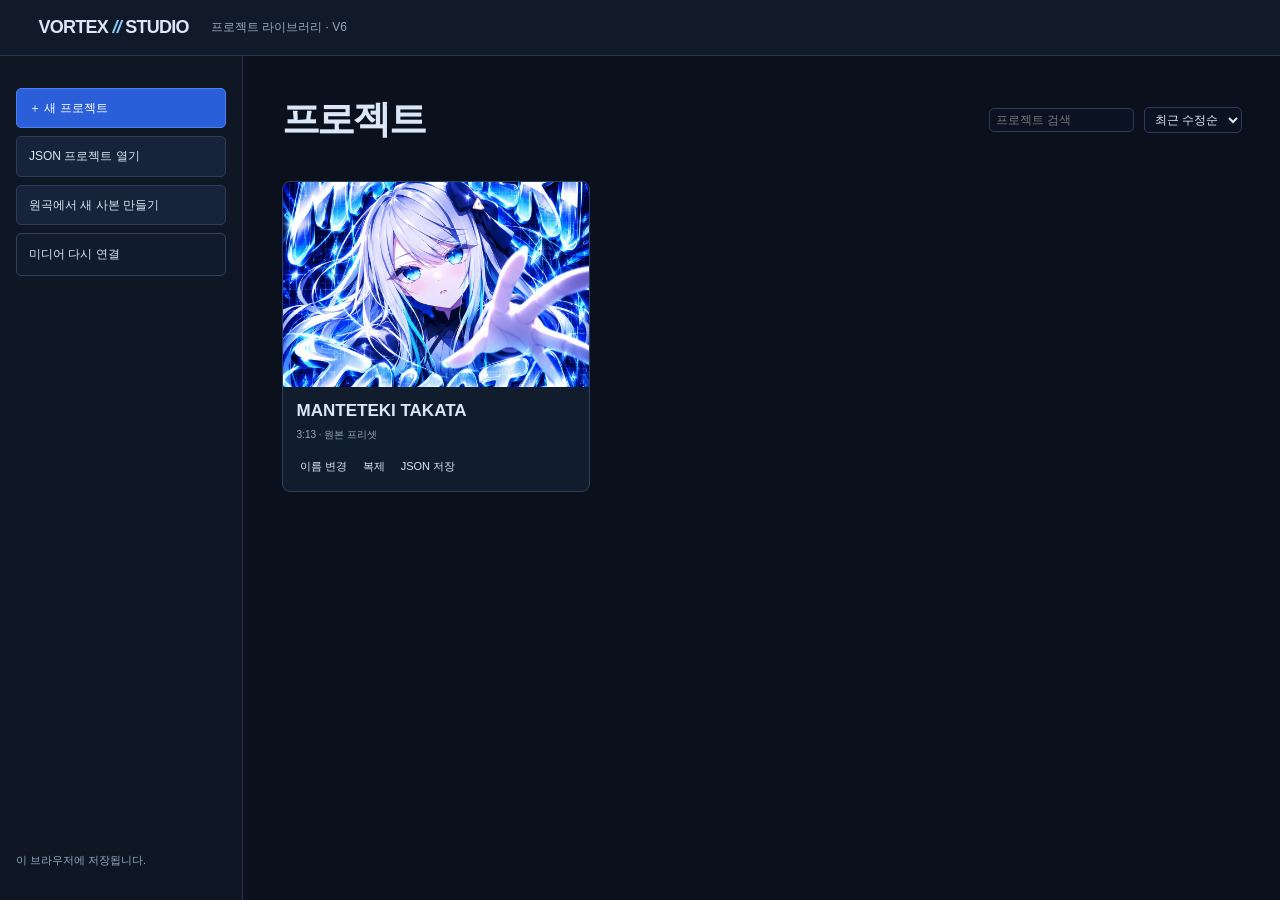
==== commit 4c65498e: "Publish VORTEX Studio 6.3 from source adfc2e0" ====
--- a/index.html
+++ b/index.html
@@ -1,4 +1,4 @@
-<!doctype html><html lang="ko"><head><meta charset="UTF-8"><meta name="viewport" content="width=device-width,initial-scale=1"><meta name="theme-color" content="#090e18"><link rel="icon" href="data:,"><title>VORTEX // STUDIO</title>  <script type="module" crossorigin src="./assets/index-CphzI7x9.js"></script>
+<!doctype html><html lang="ko"><head><meta charset="UTF-8"><meta name="viewport" content="width=device-width,initial-scale=1"><meta name="theme-color" content="#090e18"><link rel="icon" href="data:,"><title>VORTEX // STUDIO</title>  <script type="module" crossorigin src="./assets/index-C1iBsMYm.js"></script>
   <link rel="stylesheet" crossorigin href="./assets/index-fRSswdG-.css">
 </head><body>
 <section id="projectHub" aria-label="프로젝트 라이브러리">
@@ -91,7 +91,7 @@
   <div class="tgroup"><button id="zoomOut" title="축소 (Ctrl+휠)">－</button><button id="zoomFit" title="전체 보기">맞춤</button><button id="zoomIn" title="확대 (Ctrl+휠)">＋</button></div>
   <div class="tgroup"><button id="addTrack" title="FX 트랙 추가">＋ 트랙</button><button id="removeTrack" title="빈 맨 위 트랙 제거">－ 트랙</button></div>
   <label class="inline">마커 추가<select id="markerAdd"><option value="">재생헤드에…</option><option value="drops">드롭 (M)</option><option value="kickEvents">킥</option><option value="snareEvents">스네어</option><option value="hatEvents">하이햇</option></select></label>
-  <span id="tlStatus" class="tl-status">드래그 = 이동 · 우클릭 드래그 = 재생 위치 이동 · 양끝 = 트림 · 더블클릭 = 쪼개기 · 우클릭 = 메뉴 · Alt+드래그 = 복제 · Shift = 스냅 무시</span>
+  <span id="tlStatus" class="tl-status">드래그 = 이동 · 우클릭 드래그 = 타임라인 화면 이동 · 양끝 = 트림 · 더블클릭 = 쪼개기 · 우클릭 = 메뉴 · Alt+드래그 = 복제 · Shift = 스냅 무시</span>
   <span id="engineStatus" class="tl-engine">INITIALIZING</span>
  </div>
  <div class="tl-ruler-row"><div class="tl-corner" id="tlCorner"></div><canvas id="tlRuler"></canvas></div>
@@ -104,8 +104,11 @@
 
 <dialog id="exportDialog"><header><h2>영상 내보내기</h2><form method="dialog"><button>닫기</button></form></header>
  <p class="note">미리보기와 같은 장면을 프레임 단위로 렌더링해 원본 오디오와 함께 인코딩합니다. 모니터 지연 보정은 출력에 들어가지 않습니다.</p>
- <label>해상도<select id="exportSize"><option value="1920">1920 × 1080 / FULL HD</option><option value="1280">1280 × 720 / 빠른 확인</option></select></label>
- <div class="row"><label>형식<select id="exportFormat"><option value="mp4">MP4 / H.264 + AAC</option><option value="webm">WebM / VP9 + Opus</option></select></label><label>프레임레이트<select id="exportFPS"><option value="60">60 fps</option><option value="30">30 fps</option></select></label></div>
+ <label>해상도<select id="exportSize"><option value="3840">3840 × 2160 / 4K (유튜브 최고 화질, 느림)</option><option value="2560">2560 × 1440 / QHD (유튜브 고화질 추천)</option><option value="1920" selected>1920 × 1080 / FULL HD</option><option value="1280">1280 × 720 / 빠른 확인</option></select></label>
+ <div class="row"><label>형식<select id="exportFormat"><option value="mp4">MP4 · H.264 + AAC (가장 호환)</option><option value="mp4-hevc">MP4 · H.265/HEVC + AAC</option><option value="mp4-av1">MP4 · AV1 + AAC</option><option value="webm">WebM · VP9 + Opus</option></select></label><label>프레임레이트<select id="exportFPS"><option value="60">60 fps</option><option value="30">30 fps</option></select></label></div>
+ <label>화질<select id="exportQuality"><option value="standard">표준 (작은 용량)</option><option value="high" selected>높음 (권장)</option><option value="veryhigh">매우 높음</option><option value="max">최고 (용량 매우 큼)</option></select></label>
+ <label class="check"><input type="checkbox" id="exportDither" checked> 밴딩 방지 미세 디더 (킥 번쩍임·블러 그라디언트의 계단/블록 방지)</label>
+ <p class="note" id="qualityInfo"></p>
  <div class="row"><label>시작 · 초<input type="number" id="rangeStart" min="0" step=".001" value="0"></label><label>종료 · 초<input type="number" id="rangeEnd" min="0.1" step=".001" value="10"></label></div>
  <div class="row"><button id="sampleRange">재생헤드부터 10초</button><button id="loopRange">루프 구간</button><button id="fullRange">전체 곡</button></div>
  <label class="check"><input type="checkbox" id="directSave"> 파일에 직접 저장 (긴 영상 권장)</label>
@@ -117,7 +120,7 @@
 <dialog id="keysDialog"><header><h2>단축키</h2><form method="dialog"><button>닫기</button></form></header><dl>
  <dt>Space</dt><dd>재생 / 일시정지</dd><dt>J / L</dt><dd>5초 뒤로 / 앞으로</dd><dt>← / →</dt><dd>1프레임 (Shift: 1박)</dd><dt>Home / End</dt><dd>처음 / 끝</dd>
  <dt>V / C</dt><dd>선택 도구 / 자르기 도구</dd><dt>Ctrl K</dt><dd>재생헤드에서 선택 클립 자르기</dd><dt>Ctrl C / V / D</dt><dd>복사 / 재생헤드에 붙여넣기 / 복제</dd><dt>Delete</dt><dd>선택 삭제</dd>
- <dt>K</dt><dd>마지막으로 만진 파라미터 키프레임 토글</dd><dt>I / O / Alt X</dt><dd>루프 시작 / 끝 / 해제</dd><dt>T</dt><dd>선택 가사에 재생헤드 시각 찍기 (📌 고정) + 다음 줄</dd><dt>N</dt><dd>재생헤드에 새 가사</dd><dt>↑ / ↓</dt><dd>이전 / 다음 가사로 이동</dd><dt>Enter</dt><dd>선택 가사 텍스트 편집</dd><dt>더블클릭</dt><dd>가사·클립을 그 위치에서 쪼개기</dd><dt>우클릭</dt><dd>메뉴 · 우클릭 드래그 = 재생 위치(시간) 이동</dd><dt>이펙트 클릭</dt><dd>영상에서 1초 미리보기 (더블클릭 = 추가)</dd><dt>S</dt><dd>스냅 켜기/끄기</dd><dt>Ctrl A</dt><dd>모든 클립 선택</dd><dt>[ / ]</dt><dd>선택 가사 ±50ms</dd><dt>M</dt><dd>재생헤드에 드롭 마커</dd>
+ <dt>K</dt><dd>마지막으로 만진 파라미터 키프레임 토글</dd><dt>I / O / Alt X</dt><dd>루프 시작 / 끝 / 해제</dd><dt>T</dt><dd>선택 가사에 재생헤드 시각 찍기 (📌 고정) + 다음 줄</dd><dt>N</dt><dd>재생헤드에 새 가사</dd><dt>↑ / ↓</dt><dd>이전 / 다음 가사로 이동</dd><dt>Enter</dt><dd>선택 가사 텍스트 편집</dd><dt>더블클릭</dt><dd>가사·클립을 그 위치에서 쪼개기</dd><dt>우클릭</dt><dd>메뉴 · 우클릭 드래그 = 타임라인 화면을 잡고 이동 (좌우·위아래)</dd><dt>이펙트 클릭</dt><dd>영상에서 1초 미리보기 (더블클릭 = 추가)</dd><dt>S</dt><dd>스냅 켜기/끄기</dd><dt>Ctrl A</dt><dd>모든 클립 선택</dd><dt>[ / ]</dt><dd>선택 가사 ±50ms</dd><dt>M</dt><dd>재생헤드에 드롭 마커</dd>
  <dt>Ctrl 휠</dt><dd>타임라인 확대/축소</dd><dt>휠</dt><dd>타임라인 가로 스크롤</dd><dt>Shift + 룰러 드래그</dt><dd>루프 구간 지정</dd><dt>F</dt><dd>영상 전체화면</dd><dt>Ctrl S</dt><dd>프로젝트에 저장 (Ctrl Shift S = JSON 다운로드)</dd><dt>Ctrl Z / Ctrl Shift Z</dt><dd>실행 취소 / 다시 실행</dd><dt>Esc</dt><dd>선택 해제</dd></dl></dialog> 
 </body></html>
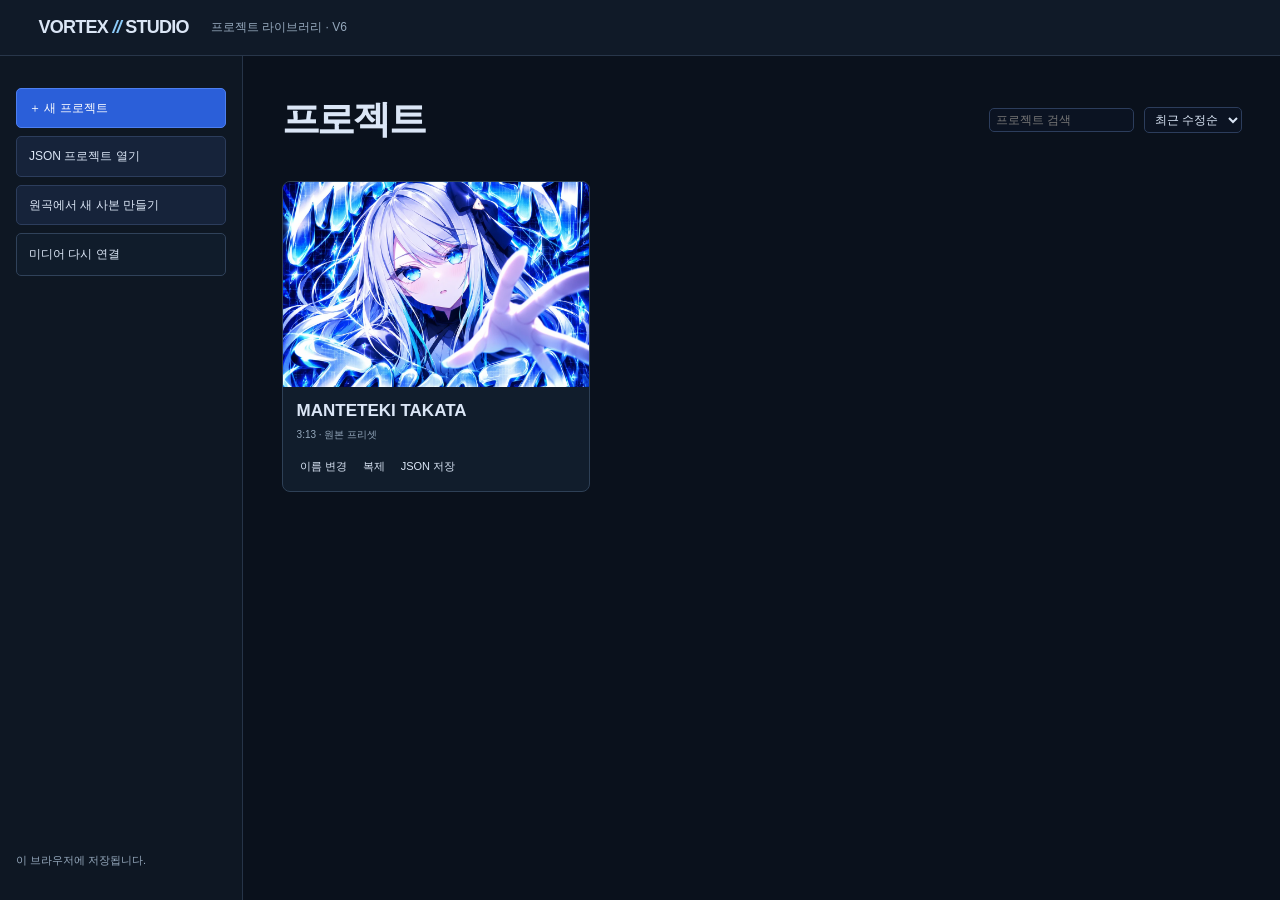
==== commit b14b8afe: "Publish VORTEX Studio 6.4 from source 03b77eb" ====
--- a/index.html
+++ b/index.html
@@ -1,4 +1,4 @@
-<!doctype html><html lang="ko"><head><meta charset="UTF-8"><meta name="viewport" content="width=device-width,initial-scale=1"><meta name="theme-color" content="#090e18"><link rel="icon" href="data:,"><title>VORTEX // STUDIO</title>  <script type="module" crossorigin src="./assets/index-C1iBsMYm.js"></script>
+<!doctype html><html lang="ko"><head><meta charset="UTF-8"><meta name="viewport" content="width=device-width,initial-scale=1"><meta name="theme-color" content="#090e18"><link rel="icon" href="data:,"><title>VORTEX // STUDIO</title>  <script type="module" crossorigin src="./assets/index-B-BIOwjF.js"></script>
   <link rel="stylesheet" crossorigin href="./assets/index-fRSswdG-.css">
 </head><body>
 <section id="projectHub" aria-label="프로젝트 라이브러리">
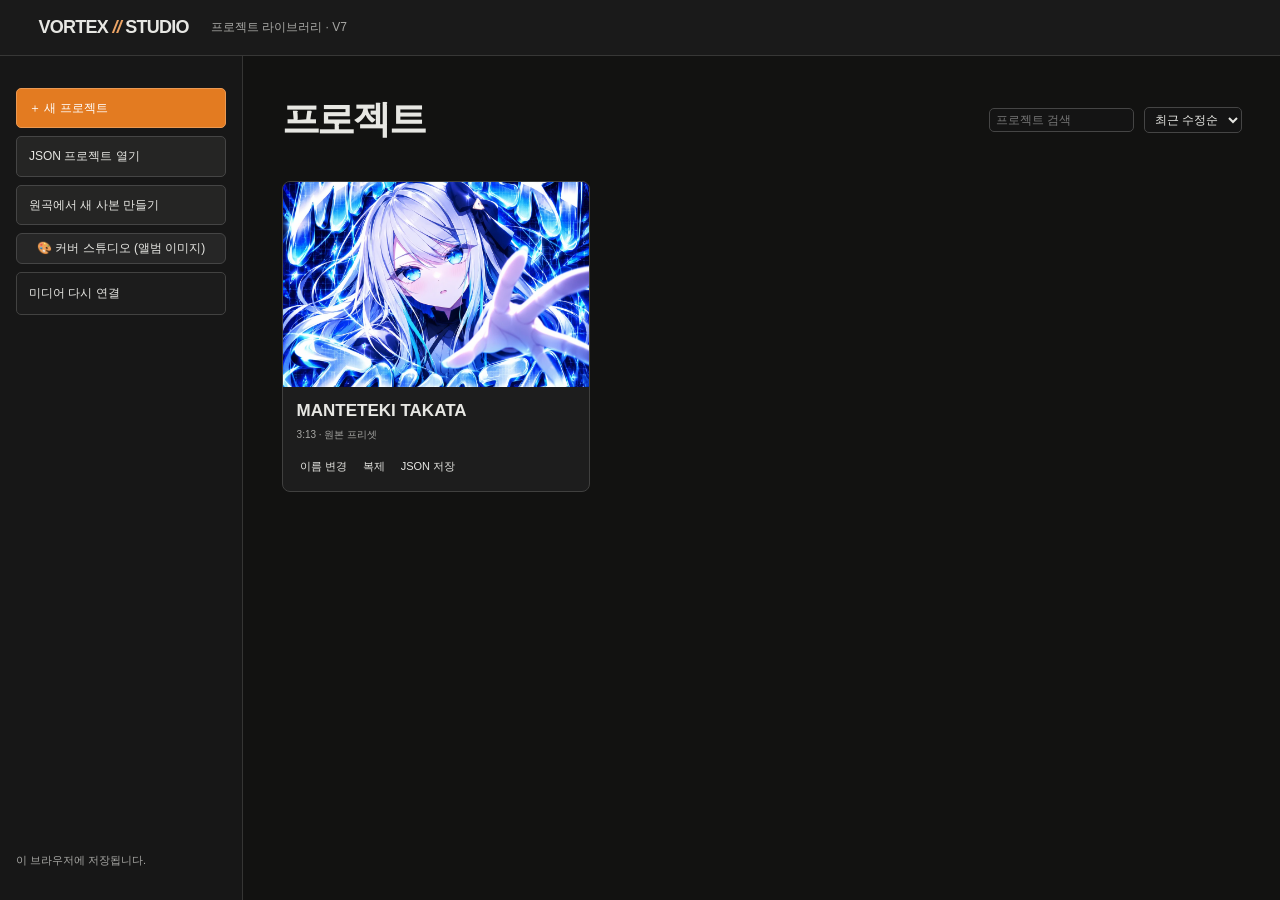
==== commit 61165acd: "Publish VORTEX Studio 7.0 from source c4f6d7e Co-Authored-By: Claude Opus 5.5 <noreply@anthropic.com" ====
--- a/index.html
+++ b/index.html
@@ -1,126 +1,128 @@
-<!doctype html><html lang="ko"><head><meta charset="UTF-8"><meta name="viewport" content="width=device-width,initial-scale=1"><meta name="theme-color" content="#090e18"><link rel="icon" href="data:,"><title>VORTEX // STUDIO</title>  <script type="module" crossorigin src="./assets/index-B-BIOwjF.js"></script>
-  <link rel="stylesheet" crossorigin href="./assets/index-fRSswdG-.css">
-</head><body>
-<section id="projectHub" aria-label="프로젝트 라이브러리">
-<header class="hub-head"><b>VORTEX <i>//</i> STUDIO</b><span>프로젝트 라이브러리 · V6</span></header>
-<div class="hub-body"><aside class="hub-tools"><button id="hubNew" class="primary">＋ 새 프로젝트</button><button id="hubImport">JSON 프로젝트 열기</button><button id="hubFresh">원곡에서 새 사본 만들기</button><label class="reconnect" title="JSON에 연결된 원래 음원과 이미지를 선택하세요">미디어 다시 연결<input id="reconnectMedia" type="file" multiple accept="audio/*,image/*"></label><small>이 브라우저에 저장됩니다.</small></aside>
-<main class="hub-main"><div class="hub-heading"><h1>프로젝트</h1><div><input id="hubSearch" type="search" aria-label="프로젝트 검색" placeholder="프로젝트 검색"><select id="hubSort" aria-label="정렬"><option value="recent">최근 수정순</option><option value="title">이름순</option></select></div></div><output id="hubStatus" role="status">라이브러리를 여는 중…</output><div id="hubList"></div></main></div>
-<input id="hubJson" type="file" accept=".json" hidden></section>
-<dialog id="newProjectDialog"><form><h2>새 프로젝트</h2><label>프로젝트 이름<input id="newTitle" required maxlength="120" autofocus></label><label>음원<input id="newAudio" type="file" accept="audio/*" required></label><label>커버 이미지 · 선택<input id="newCover" type="file" accept="image/*"></label><label>시작 설정<select id="newTemplate"><option value="wave">Reference Wave · 1080p60</option><option value="v3">V3 Original · 1080p60</option></select></label><div class="row"><button type="button" id="newCancel">취소</button><button class="primary">분석하고 만들기</button></div></form></dialog>
-
-<div id="app" inert>
-<header class="header">
- <button class="brand" id="hubReturn" title="프로젝트 허브로 돌아가기"><span aria-hidden="true">‹</span> VORTEX <i>//</i> STUDIO</button>
- <div class="project-title"><span id="projectName">MANTETEKI TAKATA</span><output id="saveState" class="chip">로컬 프로젝트</output></div>
- <div class="header-actions">
-  <button id="undo" title="실행 취소 (Ctrl+Z)">↶</button><button id="redo" title="다시 실행 (Ctrl+Shift+Z)">↷</button>
-  <button id="monitorChip" class="monitor-chip" title="모니터 지연 보정 (에어팟 등)">🎧 <b id="monitorValue">0 ms</b></button>
-  <button id="shortcutHelp" title="단축키">⌨</button>
-  <button id="openProject" title="프로젝트 JSON 파일 불러오기">불러오기</button><button id="saveProject" title="이 브라우저의 프로젝트에 지금 저장 (Ctrl+S)">💾 저장</button><button id="downloadProject" title="프로젝트 JSON 파일로 다운로드 (Ctrl+Shift+S)">⬇ JSON</button>
-  <button id="exportOpen" class="primary">내보내기 ↗</button>
- </div>
- <div id="monitorPop" class="popover" hidden>
-  <header><b>🎧 모니터 지연 보정</b><button id="monClose" title="닫기">✕</button></header>
-  <p>블루투스 이어폰(에어팟)은 소리가 늦게 들립니다. 이 값만큼 <b>미리보기 화면을 늦춰</b> 소리와 맞춥니다. 프로젝트와 출력 영상에는 들어가지 않습니다.</p>
-  <div class="row"><select id="monProfile" aria-label="장치 프로필"></select><button id="monAdd">＋ 장치</button><button id="monDel">삭제</button></div>
-  <div class="mon-value"><button data-mon="-10">−10</button><button data-mon="-1">−1</button><output id="monOut">0 ms</output><button data-mon="1">+1</button><button data-mon="10">+10</button></div>
-  <input type="range" id="monRange" min="-100" max="600" step="1" aria-label="모니터 지연 ms">
-  <div class="row"><button data-mon-set="0">유선 · 스피커 0</button><button data-mon-set="160">에어팟 Pro ≈160</button><button data-mon-set="250">에어팟 ≈250</button></div>
-  <label class="check"><input type="checkbox" id="monFlash"> 킥 플래시 보정 모드 — 곡의 킥마다 화면 가운데 원이 번쩍입니다</label>
-  <div class="row"><button id="monPlayKick" class="primary">킥 구간 반복 재생</button><button id="monMetro">메트로놈 테스트</button></div>
-  <p class="note">팝오버를 닫으면(✕ / 바깥 클릭 / Esc) 보정 모드와 메트로놈이 꺼집니다. 재생하면서 원이 번쩍이는 순간과 킥 소리가 정확히 겹칠 때까지 ±버튼/슬라이더를 조절하세요. 화면이 소리보다 빠르면 값을 올리고, 늦으면 내리세요.</p>
-  <p class="note" id="monHint"></p>
- </div>
-</header>
-<main class="workspace" id="workspace">
- <aside class="library" id="library">
-  <nav class="tabs"><button data-lib="effects" class="active">이펙트</button><button data-lib="presets">프리셋</button><button data-lib="lyrics">가사</button><button data-lib="project">프로젝트</button></nav>
-  <section id="lib-effects" class="lib-pane active"><input id="fxSearch" type="search" placeholder="이펙트 검색 (예: 플래시, 불똥, 아이리스)"><div id="fxList" class="lib-list"></div></section>
-  <section id="lib-presets" class="lib-pane"><p class="note">여러 이펙트 묶음. 박자 길이에 맞춰 생성됩니다. 타임라인에서 클립 여러 개를 선택하고 인스펙터에서 "내 프리셋으로 저장" 가능.</p><div id="presetList" class="lib-list"></div></section>
-  <section id="lib-lyrics" class="lib-pane">
-   <div class="row"><button id="tap" class="primary" title="선택한 가사를 재생헤드 시각으로 + 📌고정, 다음 줄 선택 (T)">시간 찍기 T</button><button id="addCue" title="재생헤드에 가사 추가 (N)">＋ 추가 N</button><button id="quadSplit" title="같은 단어 4개 줄을 2+2로 분할">4반복 → 2+2</button></div>
-   <details id="alignBox"><summary>가사 통째로 붙여넣기 → 자동 배치</summary><textarea id="pasteLyrics" rows="6" spellcheck="false" placeholder="AI가 쓴 가사를 그대로 붙여넣으세요. [Chorus] 같은 줄과 빈 줄은 구간 구분으로 사용합니다."></textarea>
-    <div class="row"><select id="alignRange" title="배치할 범위"><option value="all">곡 전체 (기존 가사 교체)</option><option value="playhead">재생헤드부터 끝까지</option><option value="loop">루프 구간 안</option></select><label class="check"><input type="checkbox" id="alignSnap" checked> 박자 스냅</label></div>
-    <div class="row"><button id="alignRun" class="primary">자동 배치</button><button id="alignPins" title="📌 고정된 줄은 그대로 두고 사이의 줄을 다시 배치">📌 고정 줄 사이 맞추기</button></div>
-    <p class="note">순서: ① 자동 배치 → ② 각 구간 첫 줄을 선택하고 재생하며 <b>T</b> (자동 📌 고정) → ③ 고정 줄 사이 맞추기. 고정이 촘촘할수록 정확합니다.</p></details>
-   <div class="row"><input type="number" id="lyricOffset" step="1" min="-2000" max="2000" title="프로젝트 가사 오프셋 ms (양수 = 가사 늦게, 출력에도 적용)"><span class="note">가사 오프셋 ms (출력 반영)</span></div>
-   <div id="cueList" class="cue-list" aria-label="가사 목록"></div>
-   <details><summary>텍스트 · LRC / SRT</summary><textarea id="rawLyrics" rows="5" spellcheck="false" placeholder="한 줄에 가사 하나"></textarea><div class="row"><button id="applyLyrics">텍스트 적용</button><button id="autoTiming">균등 배치</button></div><div class="row"><button id="importLRC">LRC / SRT 불러오기</button><button id="exportLRC">LRC 저장</button><button id="exportSrt">SRT 저장</button></div></details>
-  </section>
-  <section id="lib-project" class="lib-pane">
-   <img id="coverThumb" class="cover-thumb" alt="앨범 표지">
-   <div class="asset-card"><span class="asset-icon">♫</span><div><b id="audioName">MANTETEKI TAKATA</b><small id="audioDetails">ORIGINAL AUDIO</small></div></div>
-   <div class="row"><button id="replaceAudio">새 음원 열기</button><button id="replaceCover">표지 교체</button></div>
-   <h4>박자 격자</h4>
-   <div class="row"><label>BPM<input type="number" id="bpm" min="40" max="240" step="0.25"></label><label>격자 시작 · 초<input type="number" id="beatOffset" min="-5" max="5" step="0.001"></label></div>
-   <div class="row"><button id="tapTempo">탭 템포</button><button id="phaseLess">격자 −10ms</button><button id="phaseMore">격자 +10ms</button></div>
-   <div class="row"><button id="fitGrid" class="primary" title="킥 마커(자동 검출 또는 직접 수정본)에 맞춰 BPM과 격자 시작을 다시 계산">킥으로 BPM·격자 자동 맞춤</button><button id="quantizeKicks" title="격자에서 ±40ms 이내인 킥 마커만 격자로 정렬">킥 퀀타이즈</button></div>
-   <p id="analysisInfo" class="note"></p>
-   <h4>타악기 검출</h4>
-   <div class="row"><label>킥 검출 민감도<input id="sensitivity" type="number" min=".7" max="1.35" step=".05" value="1"></label><button id="rescore" title="직접 편집한 마커 트랙은 유지">다시 분석</button></div>
-   <div class="row"><button id="resetDrops">드롭 자동값 복원</button><button id="resetMarkers">타악기 마커 자동값 복원</button></div>
-   <h4>이미지 에셋</h4><div id="assetList" class="asset-list"></div><div class="row"><button id="addAsset">이미지 추가 (앨범·로고)</button></div>
-   <h4>기타</h4>
-   <div class="row"><button id="restoreOriginal">원본 음원·표지 복원</button><button id="rescueJson" hidden>복구 JSON 받기</button></div>
-   <label class="check"><input type="checkbox" id="safe"> 안전 영역 표시 (편집기만)</label>
-  </section>
- </aside>
- <div id="divLeft" class="layout-divider vertical" role="separator" aria-label="라이브러리 폭" tabindex="0"></div>
- <section class="viewer">
-  <div class="stage" id="stage">
-   <canvas id="visual" width="1920" height="1080" aria-label="미리보기"></canvas>
-   <div id="calFlash" hidden></div><div id="fxPreviewLabel" hidden></div><div id="safeArea" hidden></div>
-   <svg id="handles" viewBox="0 0 1920 1080" preserveAspectRatio="none" aria-hidden="true"></svg>
-   <div class="cinema-controls" id="cinemaControls"><button type="button" id="cinemaPlay">▶</button><output id="cinemaTime">00:00 / 00:00</output><input type="range" id="cinemaSeek" min="0" max="1000" value="0" aria-label="재생 위치"><button type="button" id="cinemaExit">✕</button></div>
-   <div class="loading" id="loading">VORTEX<span>음원과 장면 준비 중…</span></div>
-  </div>
-  <div class="transport">
-   <div class="tgroup"><button id="toStart" title="처음 (Home)">⏮</button><button id="prevBeat" title="이전 박 (Shift+←)">◀◀</button><button id="play" class="play" title="재생 (Space)">▶</button><button id="nextBeat" title="다음 박 (Shift+→)">▶▶</button><button id="toEnd" title="끝 (End)">⏭</button></div>
-   <span class="clock"><b id="timeNow">00:00.00</b><span id="timeTotal"> / 00:00</span><small id="beatNow"></small></span>
-   <div class="tgroup"><button id="loopToggle" title="루프 (룰러에서 Shift+드래그 또는 I/O)" aria-pressed="false">⟲ 루프</button><select id="speed" title="재생 속도"><option value="0.25">0.25×</option><option value="0.5">0.5×</option><option value="0.75">0.75×</option><option value="1" selected>1×</option><option value="1.25">1.25×</option></select><button id="baselineAB" title="V3 원본 룩과 비교" aria-pressed="false">A/B V3</button><button id="fullscreen" title="영상만 전체화면 (F)">⛶</button></div>
-  </div>
- </section>
- <div id="divRight" class="layout-divider vertical" role="separator" aria-label="인스펙터 폭" tabindex="0"></div>
- <aside class="inspector" id="inspector"><div class="pane-title">인스펙터</div><div id="inspectorBody" class="inspector-body"></div></aside>
-</main>
-<div id="divBottom" class="layout-divider horizontal" role="separator" aria-label="타임라인 높이" tabindex="0"></div>
-<section class="timeline" id="timeline">
- <div class="tl-toolbar">
-  <div class="tgroup"><button id="toolSelect" class="active" title="선택 도구 (V)">⬚ 선택</button><button id="toolRazor" title="자르기 도구 (C) · Ctrl+K = 재생헤드에서 자르기">✂ 자르기</button></div>
-  <label class="inline">스냅<select id="snapMode"><option value="off">끔</option><option value="bar">1마디</option><option value="1">1박</option><option value="2">1/2박</option><option value="4" selected>1/4박</option><option value="8">1/8박</option></select></label>
-  <div class="tgroup"><button id="zoomOut" title="축소 (Ctrl+휠)">－</button><button id="zoomFit" title="전체 보기">맞춤</button><button id="zoomIn" title="확대 (Ctrl+휠)">＋</button></div>
-  <div class="tgroup"><button id="addTrack" title="FX 트랙 추가">＋ 트랙</button><button id="removeTrack" title="빈 맨 위 트랙 제거">－ 트랙</button></div>
-  <label class="inline">마커 추가<select id="markerAdd"><option value="">재생헤드에…</option><option value="drops">드롭 (M)</option><option value="kickEvents">킥</option><option value="snareEvents">스네어</option><option value="hatEvents">하이햇</option></select></label>
-  <span id="tlStatus" class="tl-status">드래그 = 이동 · 우클릭 드래그 = 타임라인 화면 이동 · 양끝 = 트림 · 더블클릭 = 쪼개기 · 우클릭 = 메뉴 · Alt+드래그 = 복제 · Shift = 스냅 무시</span>
-  <span id="engineStatus" class="tl-engine">INITIALIZING</span>
- </div>
- <div class="tl-ruler-row"><div class="tl-corner" id="tlCorner"></div><canvas id="tlRuler"></canvas></div>
- <div class="tl-body" id="tlBody"><div class="tl-heads" id="tlHeads"></div><canvas id="tlCanvas"></canvas></div>
- <div class="tl-scroll-row"><div class="tl-corner"></div><input type="range" id="tlScroll" min="0" max="1" value="0" step="any" aria-label="타임라인 가로 스크롤"></div>
-</section>
-<div id="toast" role="status" hidden></div>
-<input type="file" id="audioInput" accept="audio/*" hidden><input type="file" id="coverInput" accept="image/*" hidden><input type="file" id="lrcInput" accept=".lrc,.srt,.txt" hidden><input type="file" id="projectInput" accept=".json" hidden><input type="file" id="assetInput" accept="image/*" hidden>
-</div>
-
-<dialog id="exportDialog"><header><h2>영상 내보내기</h2><form method="dialog"><button>닫기</button></form></header>
- <p class="note">미리보기와 같은 장면을 프레임 단위로 렌더링해 원본 오디오와 함께 인코딩합니다. 모니터 지연 보정은 출력에 들어가지 않습니다.</p>
- <label>해상도<select id="exportSize"><option value="3840">3840 × 2160 / 4K (유튜브 최고 화질, 느림)</option><option value="2560">2560 × 1440 / QHD (유튜브 고화질 추천)</option><option value="1920" selected>1920 × 1080 / FULL HD</option><option value="1280">1280 × 720 / 빠른 확인</option></select></label>
- <div class="row"><label>형식<select id="exportFormat"><option value="mp4">MP4 · H.264 + AAC (가장 호환)</option><option value="mp4-hevc">MP4 · H.265/HEVC + AAC</option><option value="mp4-av1">MP4 · AV1 + AAC</option><option value="webm">WebM · VP9 + Opus</option></select></label><label>프레임레이트<select id="exportFPS"><option value="60">60 fps</option><option value="30">30 fps</option></select></label></div>
- <label>화질<select id="exportQuality"><option value="standard">표준 (작은 용량)</option><option value="high" selected>높음 (권장)</option><option value="veryhigh">매우 높음</option><option value="max">최고 (용량 매우 큼)</option></select></label>
- <label class="check"><input type="checkbox" id="exportDither" checked> 밴딩 방지 미세 디더 (킥 번쩍임·블러 그라디언트의 계단/블록 방지)</label>
- <p class="note" id="qualityInfo"></p>
- <div class="row"><label>시작 · 초<input type="number" id="rangeStart" min="0" step=".001" value="0"></label><label>종료 · 초<input type="number" id="rangeEnd" min="0.1" step=".001" value="10"></label></div>
- <div class="row"><button id="sampleRange">재생헤드부터 10초</button><button id="loopRange">루프 구간</button><button id="fullRange">전체 곡</button></div>
- <label class="check"><input type="checkbox" id="directSave"> 파일에 직접 저장 (긴 영상 권장)</label>
- <p id="codecInfo" class="note"></p>
- <button id="exportBtn" class="primary wide">영상 렌더링 ↓</button><button id="cancelExport" class="wide danger" hidden>내보내기 취소</button>
- <progress id="exportProgress" max="1" value="0"></progress><p id="exportStatus" role="status">READY</p>
- <a id="downloadAgain" hidden>영상 다시 다운로드 ↓</a><video id="exportPreview" controls playsinline hidden></video>
-</dialog>
-<dialog id="keysDialog"><header><h2>단축키</h2><form method="dialog"><button>닫기</button></form></header><dl>
- <dt>Space</dt><dd>재생 / 일시정지</dd><dt>J / L</dt><dd>5초 뒤로 / 앞으로</dd><dt>← / →</dt><dd>1프레임 (Shift: 1박)</dd><dt>Home / End</dt><dd>처음 / 끝</dd>
- <dt>V / C</dt><dd>선택 도구 / 자르기 도구</dd><dt>Ctrl K</dt><dd>재생헤드에서 선택 클립 자르기</dd><dt>Ctrl C / V / D</dt><dd>복사 / 재생헤드에 붙여넣기 / 복제</dd><dt>Delete</dt><dd>선택 삭제</dd>
- <dt>K</dt><dd>마지막으로 만진 파라미터 키프레임 토글</dd><dt>I / O / Alt X</dt><dd>루프 시작 / 끝 / 해제</dd><dt>T</dt><dd>선택 가사에 재생헤드 시각 찍기 (📌 고정) + 다음 줄</dd><dt>N</dt><dd>재생헤드에 새 가사</dd><dt>↑ / ↓</dt><dd>이전 / 다음 가사로 이동</dd><dt>Enter</dt><dd>선택 가사 텍스트 편집</dd><dt>더블클릭</dt><dd>가사·클립을 그 위치에서 쪼개기</dd><dt>우클릭</dt><dd>메뉴 · 우클릭 드래그 = 타임라인 화면을 잡고 이동 (좌우·위아래)</dd><dt>이펙트 클릭</dt><dd>영상에서 1초 미리보기 (더블클릭 = 추가)</dd><dt>S</dt><dd>스냅 켜기/끄기</dd><dt>Ctrl A</dt><dd>모든 클립 선택</dd><dt>[ / ]</dt><dd>선택 가사 ±50ms</dd><dt>M</dt><dd>재생헤드에 드롭 마커</dd>
- <dt>Ctrl 휠</dt><dd>타임라인 확대/축소</dd><dt>휠</dt><dd>타임라인 가로 스크롤</dd><dt>Shift + 룰러 드래그</dt><dd>루프 구간 지정</dd><dt>F</dt><dd>영상 전체화면</dd><dt>Ctrl S</dt><dd>프로젝트에 저장 (Ctrl Shift S = JSON 다운로드)</dd><dt>Ctrl Z / Ctrl Shift Z</dt><dd>실행 취소 / 다시 실행</dd><dt>Esc</dt><dd>선택 해제</dd></dl></dialog>-
-</body></html>
+<!doctype html><html lang="ko"><head><meta charset="UTF-8"><meta name="viewport" content="width=device-width,initial-scale=1"><meta name="theme-color" content="#0f0f0f"><link rel="icon" href="data:,"><title>VORTEX // STUDIO</title>  <script type="module" crossorigin src="./assets/main-B7Aa31NW.js"></script>
+  <link rel="modulepreload" crossorigin href="./assets/modulepreload-polyfill-B5Qt9EMX.js">
+  <link rel="stylesheet" crossorigin href="./assets/main-DdbZpuDt.css">
+</head><body>
+<section id="projectHub" aria-label="프로젝트 라이브러리">
+<header class="hub-head"><b>VORTEX <i>//</i> STUDIO</b><span>프로젝트 라이브러리 · V7</span></header>
+<div class="hub-body"><aside class="hub-tools"><button id="hubNew" class="primary">＋ 새 프로젝트</button><button id="hubImport">JSON 프로젝트 열기</button><button id="hubFresh">원곡에서 새 사본 만들기</button><a class="btnlink" href="./cover.html">🎨 커버 스튜디오 (앨범 이미지)</a><label class="reconnect" title="JSON에 연결된 원래 음원과 이미지를 선택하세요">미디어 다시 연결<input id="reconnectMedia" type="file" multiple accept="audio/*,image/*"></label><small>이 브라우저에 저장됩니다.</small></aside>
+<main class="hub-main"><div class="hub-heading"><h1>프로젝트</h1><div><input id="hubSearch" type="search" aria-label="프로젝트 검색" placeholder="프로젝트 검색"><select id="hubSort" aria-label="정렬"><option value="recent">최근 수정순</option><option value="title">이름순</option></select></div></div><output id="hubStatus" role="status">라이브러리를 여는 중…</output><div id="hubList"></div></main></div>
+<input id="hubJson" type="file" accept=".json" hidden></section>
+<dialog id="newProjectDialog"><form><h2>새 프로젝트</h2><label>프로젝트 이름<input id="newTitle" required maxlength="120" autofocus></label><label>음원<input id="newAudio" type="file" accept="audio/*" required></label><label>커버 이미지 · 선택<input id="newCover" type="file" accept="image/*"></label><label>시작 설정<select id="newTemplate"><option value="wave">Reference Wave · 1080p60</option><option value="v3">V3 Original · 1080p60</option></select></label><div class="row"><button type="button" id="newCancel">취소</button><button class="primary">분석하고 만들기</button></div></form></dialog>
+
+<div id="app" inert>
+<header class="header">
+ <button class="brand" id="hubReturn" title="프로젝트 허브로 돌아가기"><span aria-hidden="true">‹</span> VORTEX <i>//</i> STUDIO</button>
+ <div class="project-title"><span id="projectName">MANTETEKI TAKATA</span><output id="saveState" class="chip">로컬 프로젝트</output></div>
+ <div class="header-actions">
+  <button id="undo" title="실행 취소 (Ctrl+Z)">↶</button><button id="redo" title="다시 실행 (Ctrl+Shift+Z)">↷</button>
+  <button id="monitorChip" class="monitor-chip" title="모니터 지연 보정 (에어팟 등)">🎧 <b id="monitorValue">0 ms</b></button>
+  <button id="shortcutHelp" title="단축키">⌨</button>
+  <button id="openProject" title="프로젝트 JSON 파일 불러오기">불러오기</button><button id="saveProject" title="이 브라우저의 프로젝트에 지금 저장 (Ctrl+S)">💾 저장</button><button id="downloadProject" title="프로젝트 JSON 파일로 다운로드 (Ctrl+Shift+S)">⬇ JSON</button>
+  <button id="exportOpen" class="primary">내보내기 ↗</button>
+ </div>
+ <div id="monitorPop" class="popover" hidden>
+  <header><b>🎧 모니터 지연 보정</b><button id="monClose" title="닫기">✕</button></header>
+  <p>블루투스 이어폰(에어팟)은 소리가 늦게 들립니다. 이 값만큼 <b>미리보기 화면을 늦춰</b> 소리와 맞춥니다. 프로젝트와 출력 영상에는 들어가지 않습니다.</p>
+  <div class="row"><select id="monProfile" aria-label="장치 프로필"></select><button id="monAdd">＋ 장치</button><button id="monDel">삭제</button></div>
+  <div class="mon-value"><button data-mon="-10">−10</button><button data-mon="-1">−1</button><output id="monOut">0 ms</output><button data-mon="1">+1</button><button data-mon="10">+10</button></div>
+  <input type="range" id="monRange" min="-100" max="600" step="1" aria-label="모니터 지연 ms">
+  <div class="row"><button data-mon-set="0">유선 · 스피커 0</button><button data-mon-set="160">에어팟 Pro ≈160</button><button data-mon-set="250">에어팟 ≈250</button></div>
+  <label class="check"><input type="checkbox" id="monFlash"> 킥 플래시 보정 모드 — 곡의 킥마다 화면 가운데 원이 번쩍입니다</label>
+  <div class="row"><button id="monPlayKick" class="primary">킥 구간 반복 재생</button><button id="monMetro">메트로놈 테스트</button></div>
+  <p class="note">팝오버를 닫으면(✕ / 바깥 클릭 / Esc) 보정 모드와 메트로놈이 꺼집니다. 재생하면서 원이 번쩍이는 순간과 킥 소리가 정확히 겹칠 때까지 ±버튼/슬라이더를 조절하세요. 화면이 소리보다 빠르면 값을 올리고, 늦으면 내리세요.</p>
+  <p class="note" id="monHint"></p>
+ </div>
+</header>
+<main class="workspace" id="workspace">
+ <aside class="library" id="library">
+  <nav class="tabs"><button data-lib="effects" class="active">이펙트</button><button data-lib="presets">프리셋</button><button data-lib="lyrics">가사</button><button data-lib="project">프로젝트</button></nav>
+  <section id="lib-effects" class="lib-pane active"><input id="fxSearch" type="search" placeholder="이펙트 검색 (예: 플래시, 불똥, 아이리스)"><div id="fxList" class="lib-list"></div></section>
+  <section id="lib-presets" class="lib-pane"><p class="note">여러 이펙트 묶음. 박자 길이에 맞춰 생성됩니다. 타임라인에서 클립 여러 개를 선택하고 인스펙터에서 "내 프리셋으로 저장" 가능.</p><div id="presetList" class="lib-list"></div></section>
+  <section id="lib-lyrics" class="lib-pane">
+   <div class="row"><button id="tap" class="primary" title="선택한 가사를 재생헤드 시각으로 + 📌고정, 다음 줄 선택 (T)">시간 찍기 T</button><button id="addCue" title="재생헤드에 가사 추가 (N)">＋ 추가 N</button><button id="quadSplit" title="같은 단어 4개 줄을 2+2로 분할">4반복 → 2+2</button></div>
+   <details id="alignBox"><summary>가사 통째로 붙여넣기 → 자동 배치</summary><textarea id="pasteLyrics" rows="6" spellcheck="false" placeholder="AI가 쓴 가사를 그대로 붙여넣으세요. [Chorus] 같은 줄과 빈 줄은 구간 구분으로 사용합니다."></textarea>
+    <div class="row"><select id="alignRange" title="배치할 범위"><option value="all">곡 전체 (기존 가사 교체)</option><option value="playhead">재생헤드부터 끝까지</option><option value="loop">루프 구간 안</option></select><label class="check"><input type="checkbox" id="alignSnap" checked> 박자 스냅</label></div>
+    <div class="row"><button id="alignRun" class="primary">자동 배치</button><button id="alignPins" title="📌 고정된 줄은 그대로 두고 사이의 줄을 다시 배치">📌 고정 줄 사이 맞추기</button></div>
+    <p class="note">순서: ① 자동 배치 → ② 각 구간 첫 줄을 선택하고 재생하며 <b>T</b> (자동 📌 고정) → ③ 고정 줄 사이 맞추기. 고정이 촘촘할수록 정확합니다.</p></details>
+   <div class="row"><input type="number" id="lyricOffset" step="1" min="-2000" max="2000" title="프로젝트 가사 오프셋 ms (양수 = 가사 늦게, 출력에도 적용)"><span class="note">가사 오프셋 ms (출력 반영)</span></div>
+   <div id="cueList" class="cue-list" aria-label="가사 목록"></div>
+   <details><summary>텍스트 · LRC / SRT</summary><textarea id="rawLyrics" rows="5" spellcheck="false" placeholder="한 줄에 가사 하나"></textarea><div class="row"><button id="applyLyrics">텍스트 적용</button><button id="autoTiming">균등 배치</button></div><div class="row"><button id="importLRC">LRC / SRT 불러오기</button><button id="exportLRC">LRC 저장</button><button id="exportSrt">SRT 저장</button></div></details>
+  </section>
+  <section id="lib-project" class="lib-pane">
+   <img id="coverThumb" class="cover-thumb" alt="앨범 표지">
+   <div class="asset-card"><span class="asset-icon">♫</span><div><b id="audioName">MANTETEKI TAKATA</b><small id="audioDetails">ORIGINAL AUDIO</small></div></div>
+   <div class="row"><button id="replaceAudio">새 음원 열기</button><button id="replaceCover">표지 교체</button></div>
+   <div class="row"><button id="coverFromStudio" title="커버 스튜디오에서 “VORTEX로 보내기” 한 이미지를 표지로">커버 스튜디오에서 가져오기</button><a class="btnlink" href="./cover.html" target="_blank" rel="noopener">커버 스튜디오 열기 ↗</a></div>
+   <h4>박자 격자</h4>
+   <div class="row"><label>BPM<input type="number" id="bpm" min="40" max="240" step="0.25"></label><label>격자 시작 · 초<input type="number" id="beatOffset" min="-5" max="5" step="0.001"></label></div>
+   <div class="row"><button id="tapTempo">탭 템포</button><button id="phaseLess">격자 −10ms</button><button id="phaseMore">격자 +10ms</button></div>
+   <div class="row"><button id="fitGrid" class="primary" title="킥 마커(자동 검출 또는 직접 수정본)에 맞춰 BPM과 격자 시작을 다시 계산">킥으로 BPM·격자 자동 맞춤</button><button id="quantizeKicks" title="격자에서 ±40ms 이내인 킥 마커만 격자로 정렬">킥 퀀타이즈</button></div>
+   <p id="analysisInfo" class="note"></p>
+   <h4>타악기 검출</h4>
+   <div class="row"><label>킥 검출 민감도<input id="sensitivity" type="number" min=".7" max="1.35" step=".05" value="1"></label><button id="rescore" title="직접 편집한 마커 트랙은 유지">다시 분석</button></div>
+   <div class="row"><button id="resetDrops">드롭 자동값 복원</button><button id="resetMarkers">타악기 마커 자동값 복원</button></div>
+   <h4>이미지 에셋</h4><div id="assetList" class="asset-list"></div><div class="row"><button id="addAsset">이미지 추가 (앨범·로고)</button></div>
+   <h4>기타</h4>
+   <div class="row"><button id="restoreOriginal">원본 음원·표지 복원</button><button id="rescueJson" hidden>복구 JSON 받기</button></div>
+   <label class="check"><input type="checkbox" id="safe"> 안전 영역 표시 (편집기만)</label>
+  </section>
+ </aside>
+ <div id="divLeft" class="layout-divider vertical" role="separator" aria-label="라이브러리 폭" tabindex="0"></div>
+ <section class="viewer">
+  <div class="stage" id="stage">
+   <canvas id="visual" width="1920" height="1080" aria-label="미리보기"></canvas>
+   <div id="calFlash" hidden></div><div id="fxPreviewLabel" hidden></div><div id="safeArea" hidden></div>
+   <svg id="handles" viewBox="0 0 1920 1080" preserveAspectRatio="none" aria-hidden="true"></svg>
+   <div class="cinema-controls" id="cinemaControls"><button type="button" id="cinemaPlay">▶</button><output id="cinemaTime">00:00 / 00:00</output><input type="range" id="cinemaSeek" min="0" max="1000" value="0" aria-label="재생 위치"><button type="button" id="cinemaExit">✕</button></div>
+   <div class="loading" id="loading">VORTEX<span>음원과 장면 준비 중…</span></div>
+  </div>
+  <div class="transport">
+   <div class="tgroup"><button id="toStart" title="처음 (Home)">⏮</button><button id="prevBeat" title="이전 박 (Shift+←)">◀◀</button><button id="play" class="play" title="재생 (Space)">▶</button><button id="nextBeat" title="다음 박 (Shift+→)">▶▶</button><button id="toEnd" title="끝 (End)">⏭</button></div>
+   <span class="clock"><b id="timeNow">00:00.00</b><span id="timeTotal"> / 00:00</span><small id="beatNow"></small></span>
+   <div class="tgroup"><button id="loopToggle" title="루프 (룰러에서 Shift+드래그 또는 I/O)" aria-pressed="false">⟲ 루프</button><select id="speed" title="재생 속도"><option value="0.25">0.25×</option><option value="0.5">0.5×</option><option value="0.75">0.75×</option><option value="1" selected>1×</option><option value="1.25">1.25×</option></select><button id="baselineAB" title="V3 원본 룩과 비교" aria-pressed="false">A/B V3</button><button id="fullscreen" title="영상만 전체화면 (F)">⛶</button></div>
+  </div>
+ </section>
+ <div id="divRight" class="layout-divider vertical" role="separator" aria-label="인스펙터 폭" tabindex="0"></div>
+ <aside class="inspector" id="inspector"><div class="pane-title">인스펙터</div><div id="inspectorBody" class="inspector-body"></div></aside>
+</main>
+<div id="divBottom" class="layout-divider horizontal" role="separator" aria-label="타임라인 높이" tabindex="0"></div>
+<section class="timeline" id="timeline">
+ <div class="tl-toolbar">
+  <div class="tgroup"><button id="toolSelect" class="active" title="선택 도구 (V)">⬚ 선택</button><button id="toolRazor" title="자르기 도구 (C) · Ctrl+K = 재생헤드에서 자르기">✂ 자르기</button></div>
+  <label class="inline">스냅<select id="snapMode"><option value="off">끔</option><option value="bar">1마디</option><option value="1">1박</option><option value="2">1/2박</option><option value="4" selected>1/4박</option><option value="8">1/8박</option></select></label>
+  <div class="tgroup"><button id="zoomOut" title="축소 (Ctrl+휠)">－</button><button id="zoomFit" title="전체 보기">맞춤</button><button id="zoomIn" title="확대 (Ctrl+휠)">＋</button></div>
+  <div class="tgroup"><button id="addTrack" title="FX 트랙 추가">＋ 트랙</button><button id="removeTrack" title="빈 맨 위 트랙 제거">－ 트랙</button></div>
+  <label class="inline">마커 추가<select id="markerAdd"><option value="">재생헤드에…</option><option value="drops">드롭 (M)</option><option value="kickEvents">킥</option><option value="snareEvents">스네어</option><option value="hatEvents">하이햇</option></select></label>
+  <span id="tlStatus" class="tl-status">드래그 = 이동 · 우클릭 드래그 = 타임라인 화면 이동 · 양끝 = 트림 · 더블클릭 = 쪼개기 · 우클릭 = 메뉴 · Alt+드래그 = 복제 · Shift = 스냅 무시</span>
+  <span id="engineStatus" class="tl-engine">INITIALIZING</span>
+ </div>
+ <div class="tl-ruler-row"><div class="tl-corner" id="tlCorner"></div><canvas id="tlRuler"></canvas></div>
+ <div class="tl-body" id="tlBody"><div class="tl-heads" id="tlHeads"></div><canvas id="tlCanvas"></canvas></div>
+ <div class="tl-scroll-row"><div class="tl-corner"></div><input type="range" id="tlScroll" min="0" max="1" value="0" step="any" aria-label="타임라인 가로 스크롤"></div>
+</section>
+<div id="toast" role="status" hidden></div>
+<input type="file" id="audioInput" accept="audio/*" hidden><input type="file" id="coverInput" accept="image/*" hidden><input type="file" id="lrcInput" accept=".lrc,.srt,.txt" hidden><input type="file" id="projectInput" accept=".json" hidden><input type="file" id="assetInput" accept="image/*" hidden>
+</div>
+
+<dialog id="exportDialog"><header><h2>영상 내보내기</h2><form method="dialog"><button>닫기</button></form></header>
+ <p class="note">미리보기와 같은 장면을 프레임 단위로 렌더링해 원본 오디오와 함께 인코딩합니다. 모니터 지연 보정은 출력에 들어가지 않습니다.</p>
+ <label>해상도<select id="exportSize"><option value="3840">3840 × 2160 / 4K (유튜브 최고 화질, 느림)</option><option value="2560">2560 × 1440 / QHD (유튜브 고화질 추천)</option><option value="1920" selected>1920 × 1080 / FULL HD</option><option value="1280">1280 × 720 / 빠른 확인</option></select></label>
+ <div class="row"><label>형식<select id="exportFormat"><option value="mp4">MP4 · H.264 + AAC (가장 호환)</option><option value="mp4-hevc">MP4 · H.265/HEVC + AAC</option><option value="mp4-av1">MP4 · AV1 + AAC</option><option value="webm">WebM · VP9 + Opus</option></select></label><label>프레임레이트<select id="exportFPS"><option value="60">60 fps</option><option value="30">30 fps</option></select></label></div>
+ <label>오디오<select id="exportAudio"><option value="aac" selected>AAC 192 kbps (가장 호환)</option><option value="opus">Opus 320 kbps (더 좋은 음질)</option><option value="pcm">무손실 PCM 24-bit (MOV · 원음 그대로, 용량 큼)</option></select></label>
+ <label>화질<select id="exportQuality"><option value="standard">표준 (작은 용량)</option><option value="high" selected>높음 (권장)</option><option value="veryhigh">매우 높음</option><option value="max">최고 (용량 매우 큼)</option></select></label>
+ <label class="check"><input type="checkbox" id="exportDither" checked> 밴딩 방지 미세 디더 (킥 번쩍임·블러 그라디언트의 계단/블록 방지)</label>
+ <p class="note" id="qualityInfo"></p>
+ <div class="row"><label>시작 · 초<input type="number" id="rangeStart" min="0" step=".001" value="0"></label><label>종료 · 초<input type="number" id="rangeEnd" min="0.1" step=".001" value="10"></label></div>
+ <div class="row"><button id="sampleRange">재생헤드부터 10초</button><button id="loopRange">루프 구간</button><button id="fullRange">전체 곡</button></div>
+ <label class="check"><input type="checkbox" id="directSave"> 파일에 직접 저장 (긴 영상 권장)</label>
+ <p id="codecInfo" class="note"></p>
+ <button id="exportBtn" class="primary wide">영상 렌더링 ↓</button><button id="cancelExport" class="wide danger" hidden>내보내기 취소</button>
+ <progress id="exportProgress" max="1" value="0"></progress><p id="exportStatus" role="status">READY</p>
+ <a id="downloadAgain" hidden>영상 다시 다운로드 ↓</a><video id="exportPreview" controls playsinline hidden></video>
+</dialog>
+<dialog id="keysDialog"><header><h2>단축키</h2><form method="dialog"><button>닫기</button></form></header><dl>
+ <dt>Space</dt><dd>재생 / 일시정지</dd><dt>J / L</dt><dd>5초 뒤로 / 앞으로</dd><dt>← / →</dt><dd>1프레임 (Shift: 1박)</dd><dt>Home / End</dt><dd>처음 / 끝</dd>
+ <dt>V / C</dt><dd>선택 도구 / 자르기 도구</dd><dt>Ctrl K</dt><dd>재생헤드에서 선택 클립 자르기</dd><dt>Ctrl C / V / D</dt><dd>복사 / 재생헤드에 붙여넣기 / 복제</dd><dt>Delete</dt><dd>선택 삭제</dd>
+ <dt>K</dt><dd>마지막으로 만진 파라미터 키프레임 토글</dd><dt>I / O / Alt X</dt><dd>루프 시작 / 끝 / 해제</dd><dt>T</dt><dd>선택 가사에 재생헤드 시각 찍기 (📌 고정) + 다음 줄</dd><dt>N</dt><dd>재생헤드에 새 가사</dd><dt>↑ / ↓</dt><dd>이전 / 다음 가사로 이동</dd><dt>Enter</dt><dd>선택 가사 텍스트 편집</dd><dt>더블클릭</dt><dd>가사·클립을 그 위치에서 쪼개기</dd><dt>우클릭</dt><dd>메뉴 · 우클릭 드래그 = 타임라인 화면을 잡고 이동 (좌우·위아래)</dd><dt>이펙트 클릭</dt><dd>영상에서 1초 미리보기 (더블클릭 = 추가)</dd><dt>S</dt><dd>스냅 켜기/끄기</dd><dt>Ctrl A</dt><dd>모든 클립 선택</dd><dt>[ / ]</dt><dd>선택 가사 ±50ms</dd><dt>M</dt><dd>재생헤드에 드롭 마커</dd>
+ <dt>Ctrl 휠</dt><dd>타임라인 확대/축소</dd><dt>휠</dt><dd>타임라인 트랙 위아래 스크롤 (Shift+휠 = 가로)</dd><dt>Shift + 룰러 드래그</dt><dd>루프 구간 지정</dd><dt>F</dt><dd>영상 전체화면</dd><dt>Ctrl S</dt><dd>프로젝트에 저장 (Ctrl Shift S = JSON 다운로드)</dd><dt>Ctrl Z / Ctrl Shift Z</dt><dd>실행 취소 / 다시 실행</dd><dt>Esc</dt><dd>선택 해제</dd></dl></dialog>
+</body></html>
--- a/assets/main-DdbZpuDt.css
+++ b/assets/main-DdbZpuDt.css
@@ -0,0 +1 @@
+:root{font-family:Inter,Segoe UI,Malgun Gothic,sans-serif;color:#e7e7e3;background:#0c0c0c;font-size:12px;color-scheme:dark;background:#161616;--bg:#161616;--panel:#1f1f1f;--panel2:#262626;--edge:#333333;--edge2:#454545;--muted:#9d9d9a;--blue:#eca465;--accent:#eca262;--red:#ff4d6d;--lib-w:260px;--insp-w:330px;--tl-h:300px}*{box-sizing:border-box;min-width:0}html,body{width:100%;height:100dvh;margin:0;overflow:hidden;background:var(--bg)}body{position:fixed;inset:0}*{scrollbar-width:thin;scrollbar-color:#5d5d5c #151515}::-webkit-scrollbar{width:8px;height:8px}::-webkit-scrollbar-track{background:#151515}::-webkit-scrollbar-thumb{background:#5d5d5c;border:2px solid #151515;border-radius:8px}::-webkit-scrollbar-thumb:hover{background:#eca363}button,select,input,textarea{font:inherit;color:inherit}button{background:#252524;border:1px solid var(--edge2);border-radius:5px;padding:5px 9px;cursor:pointer;white-space:nowrap;line-height:1.2}button:hover:not(:disabled){background:#343433;border-color:#696968}button:disabled{opacity:.4;cursor:default}button.primary{background:#e37b21;border-color:#ea9953;color:#fff}button.primary:hover{background:#e88f42}button.danger{border-color:#7a3043;color:#ffb3c1}button.danger:hover{background:#3a1622}button.active,button[aria-pressed=true]{background:#474746;border-color:#eca465;color:#fff}select,input:not([type=checkbox]):not([type=range]):not([type=color]),textarea{background:#141414;border:1px solid var(--edge2);border-radius:5px;padding:4px 6px}textarea{width:100%;resize:vertical}input[type=range]{accent-color:#eca465;height:16px}input[type=color]{width:42px;height:24px;padding:0;border:1px solid var(--edge2);border-radius:4px;background:none}.row{display:flex;gap:5px;align-items:center;flex-wrap:wrap;margin:5px 0}.row label{display:grid;gap:2px;flex:1}.note{color:var(--muted);font-size:11px;line-height:1.45;margin:4px 0}.check,.icheck{display:flex;gap:7px;align-items:center;margin:5px 0;cursor:pointer}h4{margin:12px 0 5px;font-size:11px;letter-spacing:.06em;color:#b8b8b5;text-transform:uppercase}dialog{color:#edede9;background:#1c1c1c;border:1px solid #50504f;border-radius:9px;padding:18px;width:min(460px,94vw);max-height:90dvh;overflow:auto}dialog::backdrop{background:#03060cbb}dialog header{display:flex;justify-content:space-between;align-items:center}dialog h2{margin:0 0 8px;font-size:16px}dialog label{display:grid;gap:3px;margin:6px 0}#keysDialog dl{display:grid;grid-template-columns:auto 1fr;gap:6px 14px}#keysDialog dt{font-weight:700;color:#ddddda}#keysDialog dd{margin:0}.wide{width:100%;margin:6px 0}progress{width:100%}#exportPreview{width:100%;margin-top:8px}#projectHub{position:fixed;inset:0;z-index:20;display:grid;grid-template-rows:56px minmax(0,1fr);background:#121211}#projectHub[hidden]{display:none}.hub-head{padding:0 clamp(18px,3vw,56px);display:flex;align-items:center;gap:22px;border-bottom:1px solid #373736;background:#1a1a1a}.hub-head b{font-size:18px;letter-spacing:-.04em}.hub-head i{color:#eca465}.hub-head span,.hub-tools small,.project-open small{color:#a8a8a5}.hub-body{display:grid;grid-template-columns:clamp(168px,19vw,250px) minmax(0,1fr);min-height:0}.hub-tools{display:flex;flex-direction:column;gap:8px;padding:32px 16px;border-right:1px solid #353534;background:#171717;overflow:auto}.hub-tools button{text-align:left;padding:12px;height:auto}.hub-tools small{margin-top:auto;font-size:11px}.hub-main{padding:clamp(18px,3vw,52px);overflow:auto;min-width:0}.hub-heading,.hub-heading>div{display:flex;align-items:center;gap:10px;flex-wrap:wrap}.hub-heading{justify-content:space-between;margin-bottom:24px}.hub-heading h1{font-size:clamp(23px,3vw,40px);letter-spacing:-.06em;margin:0}.hub-heading input{max-width:145px}#hubList{display:grid;gap:18px;grid-template-columns:repeat(auto-fill,minmax(min(100%,230px),1fr));align-content:start}#hubStatus{display:block;color:#cacac7;margin-bottom:12px}.project-card{max-width:390px;border:1px solid #40403f;border-radius:8px;overflow:hidden;background:#1d1d1d}.project-open{width:100%;height:auto;display:block;text-align:left;padding:0;border:0;background:transparent;white-space:normal}.project-open img{width:100%;height:clamp(125px,16vw,205px);object-fit:cover;display:block}.project-open span{padding:14px 14px 8px;display:grid;gap:7px}.project-open strong{font-size:17px;overflow-wrap:anywhere}.card-actions{display:flex;flex-wrap:wrap;gap:2px;padding:5px 10px 12px}.card-actions button{font-size:11px;background:transparent;border-color:transparent;padding-inline:6px}.project-card:hover{border-color:#eca465}#projectHub[aria-busy=true] button{pointer-events:none}#newProjectDialog form{display:grid;gap:10px}.hub-tools .reconnect{margin:0;position:relative;cursor:pointer;padding:12px;border:1px solid #424241;border-radius:5px;background:#1c1c1c}.reconnect input{position:absolute;inset:0;width:100%;opacity:0;cursor:pointer}#app{position:fixed;inset:0;display:grid;grid-template-rows:42px minmax(0,1fr) 5px var(--tl-h);background:var(--bg)}.header{display:flex;align-items:center;gap:12px;padding:0 10px;background:#141413;border-bottom:1px solid var(--edge);position:relative}.brand{background:none;border:0;font-weight:800;letter-spacing:-.02em;font-size:13px;color:#f2f2ef;padding:4px 6px}.brand i{color:#eca465;font-style:normal}.project-title{flex:1;display:flex;align-items:center;gap:10px;overflow:hidden;white-space:nowrap}.project-title span{font-weight:700;font-size:13px;overflow:hidden;text-overflow:ellipsis}.chip{font-size:10px;color:#eca465;background:#232323;border:1px solid #424241;border-radius:20px;padding:2px 8px;white-space:nowrap}.header-actions{display:flex;gap:5px;align-items:center}.monitor-chip{border-radius:20px}.monitor-chip.active{background:#3a2a10;border-color:#d79a2b;color:#ffd38a}.popover{position:absolute;right:120px;top:44px;z-index:30;width:340px;background:#1d1d1c;border:1px solid #5c5c5b;border-radius:10px;padding:12px;box-shadow:0 18px 50px #000a}.popover header{display:flex;justify-content:space-between;align-items:center;margin-bottom:6px}.popover p{margin:6px 0;line-height:1.5}.mon-value{display:flex;gap:6px;align-items:center;justify-content:center;margin:8px 0}.mon-value output{font-size:22px;font-weight:800;min-width:110px;text-align:center;color:#ffd38a}#monRange{width:100%}.workspace{display:grid;grid-template-columns:var(--lib-w) 5px minmax(0,1fr) 5px var(--insp-w);min-height:0}.layout-divider{background:#111;transition:background .15s}.layout-divider:hover,.layout-divider.dragging{background:#e37a1e}.layout-divider.vertical{cursor:col-resize}.layout-divider.horizontal{cursor:row-resize}.library,.inspector{background:var(--panel);display:flex;flex-direction:column;min-height:0;border-color:var(--edge)}.tabs{display:grid;grid-template-columns:repeat(4,1fr);border-bottom:1px solid var(--edge)}.tabs button{border:0;border-radius:0;background:transparent;padding:9px 2px;color:var(--muted);border-bottom:2px solid transparent}.tabs button.active{color:#fff;border-bottom-color:#eca465;background:#202020}.lib-pane{display:none;flex:1;min-height:0;overflow:auto;padding:8px 9px}.lib-pane.active{display:block}#lib-lyrics.active{display:flex;flex-direction:column}#fxSearch{width:100%;margin-bottom:6px}.lib-list h4{margin:10px 2px 4px}.lib-item{display:flex;align-items:center;gap:8px;width:100%;text-align:left;background:#1c1c1b;border:1px solid #2c2c2c;margin:2px 0;padding:6px 7px;position:relative;white-space:normal;cursor:grab}.lib-item i{width:9px;height:26px;border-radius:3px;flex:none}.lib-item span{display:grid;gap:1px}.lib-item b{font-size:12px}.lib-item small{color:var(--muted);font-size:10px;line-height:1.3}.lib-del{position:absolute;right:6px;top:5px;color:#ff9fb2;padding:0 4px}.cue-list{flex:1;min-height:120px;overflow:auto;border:1px solid var(--edge);border-radius:6px;margin:6px 0;background:#131313}.cue{display:grid;grid-template-columns:30px 72px minmax(0,1fr) 20px;gap:3px;align-items:center;padding:2px 4px;border-bottom:1px solid #212120}.cue.selected{background:#383837}.cue.playing .cue-num{color:#ffd166}.cue-num{background:none;border:0;padding:2px;color:var(--muted);font-size:10px}.cue input{padding:2px 4px!important;font-size:11px}.cue-delete{background:none;border:0;color:#8d8d8b;padding:0}#lyricOffset{width:80px}.cover-thumb{width:100%;max-width:200px;aspect-ratio:1;object-fit:cover;border-radius:6px;display:block;margin:4px auto 8px}.asset-card{display:flex;gap:8px;align-items:center;background:#1c1c1b;border:1px solid var(--edge);border-radius:6px;padding:7px}.asset-card div{display:grid}.asset-card small{color:var(--muted)}.asset-icon{font-size:20px}.asset-list{display:grid;grid-template-columns:repeat(3,1fr);gap:5px}.asset-list figure{margin:0;position:relative;background:#131313;border:1px solid var(--edge);border-radius:5px;overflow:hidden}.asset-list img{width:100%;aspect-ratio:1;object-fit:contain;display:block;background:repeating-conic-gradient(#252524 0 25%,#1b1b1b 0 50%) 0 0/12px 12px}.asset-list figcaption{font-size:9px;padding:2px 3px;overflow:hidden;white-space:nowrap;text-overflow:ellipsis}.viewer{display:grid;grid-template-rows:minmax(0,1fr) 38px;min-height:0;background:#090909}.stage{position:relative;min-height:0;display:grid;place-items:center;overflow:hidden;background:#000}#visual{max-width:100%;max-height:100%;aspect-ratio:16/9;width:auto;height:auto;display:block;background:#0c0c0c}.stage canvas#visual{width:min(100%,calc((100dvh - 42px - 5px - var(--tl-h) - 38px)*16/9));height:auto}#handles{position:absolute;pointer-events:none}#handles .h{pointer-events:all;cursor:move}#calFlash{position:absolute;width:120px;height:120px;border-radius:50%;background:radial-gradient(circle,#fff 0,#fff 35%,#ffd38a88 60%,transparent 70%);pointer-events:none;opacity:0;mix-blend-mode:screen}#safeArea{position:absolute;border:1px dashed #ffffff66;pointer-events:none}.loading{position:absolute;inset:0;display:grid;place-content:center;text-align:center;background:#070707;font-weight:800;font-size:28px;letter-spacing:.2em}.loading span{display:block;font-size:11px;letter-spacing:.05em;color:var(--muted);font-weight:400;margin-top:8px}.loading[hidden],.cinema-controls{display:none}.stage:fullscreen .cinema-controls{display:flex;position:absolute;left:50%;bottom:22px;transform:translate(-50%);gap:10px;align-items:center;background:#000a;padding:8px 14px;border-radius:30px;opacity:0;transition:opacity .25s;z-index:5}.stage:fullscreen:hover .cinema-controls{opacity:1}.stage:fullscreen #cinemaSeek{width:40vw}.stage:fullscreen canvas#visual{width:100vw;height:auto;max-height:100vh}.transport{display:flex;align-items:center;justify-content:space-between;gap:10px;padding:0 10px;background:#141413;border-top:1px solid var(--edge)}.tgroup{display:flex;gap:3px;align-items:center}.play{min-width:46px;background:#e37b21;border-color:#ea9953}.clock{font-variant-numeric:tabular-nums;display:flex;align-items:baseline;gap:4px}.clock b{font-size:16px;color:#fff}.clock span{color:var(--muted)}.clock small{color:#ffd166;margin-left:8px}.pane-title{padding:8px 10px;border-bottom:1px solid var(--edge);font-size:11px;letter-spacing:.08em;color:#b8b8b5;text-transform:uppercase}.inspector-body{flex:1;overflow:auto;padding:8px 10px 30px}.ihead{display:flex;gap:9px;align-items:flex-start;margin:4px 0 8px}.ihead .dot{width:10px;height:30px;border-radius:3px;flex:none}.ihead div{display:grid;gap:3px}.ihead b{font-size:14px}.ihead small{color:var(--muted);line-height:1.4}.isec{border:1px solid var(--edge);border-radius:7px;margin:7px 0;background:#141414}.isec>summary{padding:7px 9px;cursor:pointer;font-weight:700;color:#e4e4e0;list-style:none}.isec>summary:before{content:"▸ ";color:#929290}.isec[open]>summary:before{content:"▾ "}.isec>*:not(summary){margin-left:9px;margin-right:9px}.isec>*:last-child{margin-bottom:9px}.irow{display:grid;grid-template-columns:minmax(70px,.9fr) minmax(60px,1.3fr) 64px;gap:6px;align-items:center;margin:4px 0}.irow>label{font-size:11px;color:#c9c9c6;overflow:hidden;text-overflow:ellipsis;white-space:nowrap}.irow .num{width:100%;font-variant-numeric:tabular-nums}.irow.col{grid-template-columns:1fr}.irow.col .irow{grid-template-columns:1fr auto}.irow.buttons{display:flex;flex-wrap:wrap;gap:4px}.irow:has(>select:only-of-type):not(:has(input)){grid-template-columns:minmax(70px,.9fr) minmax(0,1.6fr)}.irow:has(>input[type=color]){grid-template-columns:minmax(70px,.9fr) auto}.irow:has(>input[type=text]){grid-template-columns:minmax(70px,.9fr) minmax(0,1.6fr)}.irow[data-param]{grid-template-columns:auto minmax(60px,.9fr) minmax(50px,1.2fr) 58px auto}.kgroup{display:flex;gap:1px}.kbtn,.knav{padding:1px 4px;font-size:11px;background:transparent;border-color:transparent}.kbtn{color:#8d8d8b}.kbtn.has{color:#d9d9d6}.kbtn.on{color:#ffe066}.knav[hidden]{display:none}.kease{max-width:86px;font-size:10px}.kease[hidden]{display:none}.tween{border-top:1px dashed var(--edge);padding-top:4px;margin-top:4px}.tween>span{font-size:11px;color:#b8b8b5}.tween .irow{grid-template-columns:0 1fr 60px}.tween .irow:has(select){grid-template-columns:0 1fr}.timeline{display:grid;grid-template-rows:34px 26px minmax(0,1fr) 16px;background:#111;min-height:0;border-top:1px solid var(--edge)}.tl-toolbar{display:flex;align-items:center;gap:10px;padding:0 8px;border-bottom:1px solid var(--edge);overflow:hidden}.inline{display:flex;gap:5px;align-items:center;white-space:nowrap;color:var(--muted)}.tl-status{color:#868684;font-size:10px;white-space:nowrap;overflow:hidden;text-overflow:ellipsis;flex:1}.tl-engine{color:#5f5f5d;font-size:9px;letter-spacing:.08em}.tl-ruler-row,.tl-scroll-row{display:grid;grid-template-columns:148px minmax(0,1fr)}.tl-corner{background:#151515;border-right:1px solid var(--edge)}#tlRuler{display:block;cursor:pointer}.tl-body{display:grid;grid-template-columns:148px minmax(0,1fr);overflow-y:auto;overflow-x:hidden;min-height:0;align-items:start}#tlCanvas{display:block}.tl-heads{border-right:1px solid var(--edge);background:#151515}.tl-head{display:flex;align-items:center;gap:3px;padding:0 6px;border-bottom:1px solid #2b2b2b;font-size:11px}.tl-head .tl-name{flex:1;overflow:hidden;white-space:nowrap;text-overflow:ellipsis;color:#ddddda;cursor:default}.tl-head small{display:block;font-size:9px;color:var(--muted)}.tl-head button{padding:0 4px;font-size:11px;background:transparent;border-color:transparent;color:#eca465}.tl-head button.on{color:#ff8fa3}.tl-head.lyrics{background:#1d1d1c}.tl-head.audio{background:#141413}#tlScroll{width:100%;height:12px;margin:2px 0}#toast{position:fixed;left:50%;bottom:24px;transform:translate(-50%);background:#323231;border:1px solid #e5812a;border-radius:8px;padding:9px 14px;z-index:50;max-width:80vw;box-shadow:0 10px 30px #0008}#app.exporting .workspace,#app.exporting .timeline{pointer-events:none;opacity:.6}@media(max-width:1100px){:root{--lib-w:220px;--insp-w:290px}.tl-status{display:none}}@media(max-height:760px){#app{grid-template-rows:38px minmax(0,1fr) 5px var(--tl-h)}}.ctx-menu{position:fixed;z-index:100;min-width:210px;max-height:80vh;overflow:auto;background:#1e1e1d;border:1px solid #5c5c5b;border-radius:8px;padding:4px;box-shadow:0 14px 40px #000c}.ctx-item{display:grid;grid-template-columns:16px 1fr auto;gap:6px;align-items:center;width:100%;text-align:left;background:transparent;border:0;border-radius:5px;padding:5px 8px;font-size:12px}.ctx-item:hover:not(:disabled),.ctx-item:focus-visible{background:#474746}.ctx-check{color:#c6c6c3}.ctx-hint{color:#91918f;font-size:10px}.ctx-sep{height:1px;background:#3b3b3a;margin:4px 6px}.monitor-chip.cal{animation:calblink 1s infinite}@keyframes calblink{50%{background:#5a3b05}}#app,#projectHub,.ctx-menu{-webkit-user-select:none;user-select:none}input:not([type=range]):not([type=checkbox]),textarea{-webkit-user-select:text;user-select:text}#fxPreviewLabel{position:absolute;left:50%;top:14px;transform:translate(-50%,-6px);background:#0b1220d9;border:1px solid #e5812a;color:#ebebe7;border-radius:20px;padding:5px 14px;font-weight:700;pointer-events:none;opacity:0;transition:opacity .18s,transform .18s;z-index:4}#fxPreviewLabel.show{opacity:1;transform:translate(-50%)}#fxPreviewLabel.out{opacity:0}.mpath{display:grid;gap:3px;margin:6px 0}.mrow{display:grid;grid-template-columns:58px 58px 58px 52px minmax(70px,1fr) auto;gap:3px;align-items:center}.mrow.on{background:#3a2a16;border-radius:4px}.mhead span{font-size:10px;color:var(--muted)}.mrow .num{padding:2px 3px!important;font-size:11px}.mbtns{display:flex;gap:2px}.mbtns button{padding:1px 5px}.btnlink{display:inline-flex;align-items:center;justify-content:center;padding:6px 10px;border:1px solid var(--edge2);border-radius:6px;background:var(--panel2);color:inherit;text-decoration:none;font-size:12px}.btnlink:hover{border-color:#eca262;color:#eca262}
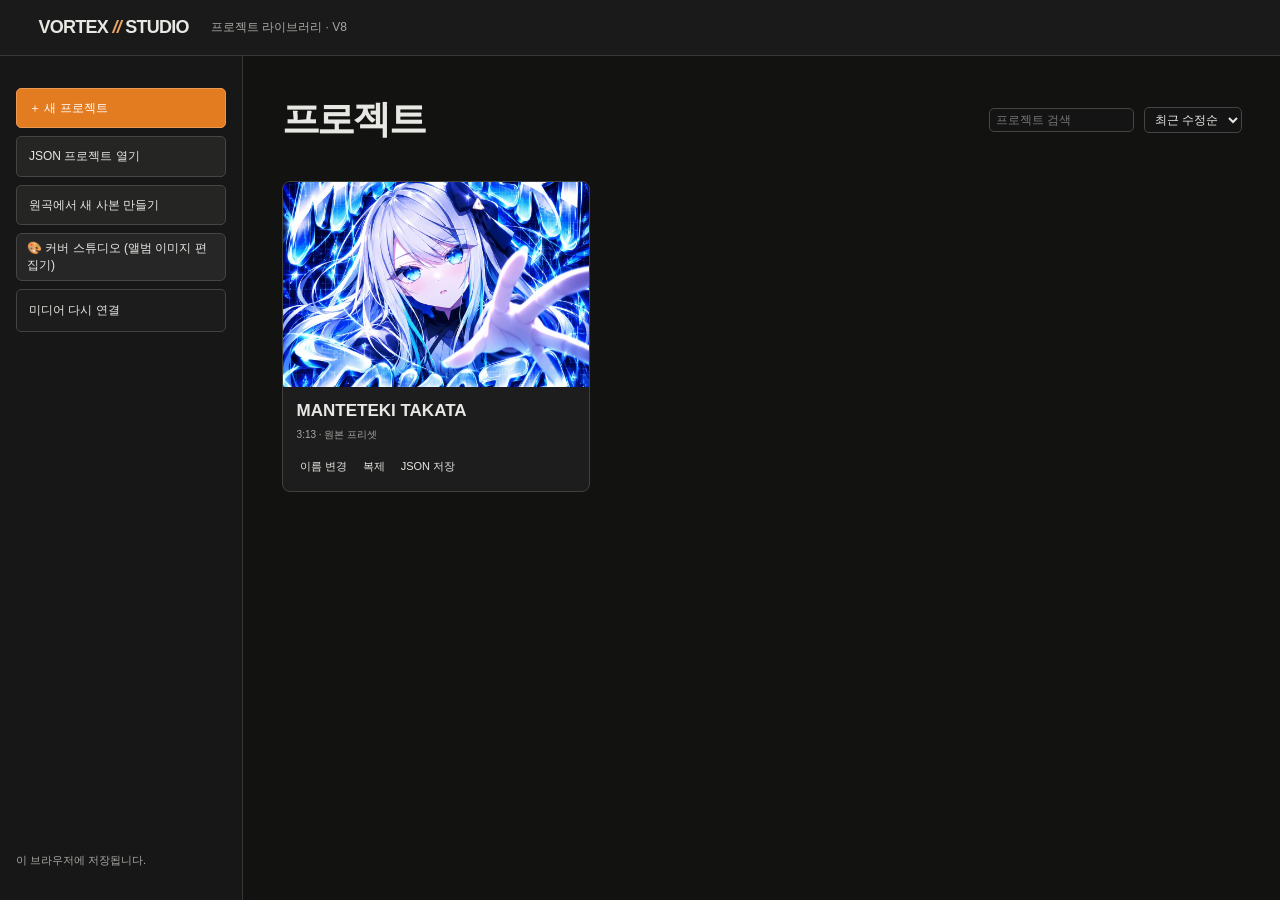
==== commit 33aea4f8: "Publish VORTEX Studio 8.0 from source fcc698f Co-Authored-By: Claude Opus 5.5 <noreply@anthropic.com" ====
--- a/index.html
+++ b/index.html
@@ -1,13 +1,13 @@
-<!doctype html><html lang="ko"><head><meta charset="UTF-8"><meta name="viewport" content="width=device-width,initial-scale=1"><meta name="theme-color" content="#0f0f0f"><link rel="icon" href="data:,"><title>VORTEX // STUDIO</title>  <script type="module" crossorigin src="./assets/main-B7Aa31NW.js"></script>
+<!doctype html><html lang="ko"><head><meta charset="UTF-8"><meta name="viewport" content="width=device-width,initial-scale=1"><meta name="theme-color" content="#0f0f0f"><link rel="icon" href="data:,"><title>VORTEX // STUDIO</title>  <script type="module" crossorigin src="./assets/main-Dxrq8Rdz.js"></script>
   <link rel="modulepreload" crossorigin href="./assets/modulepreload-polyfill-B5Qt9EMX.js">
-  <link rel="stylesheet" crossorigin href="./assets/main-DdbZpuDt.css">
+  <link rel="stylesheet" crossorigin href="./assets/main-mg1cBiah.css">
 </head><body>
 <section id="projectHub" aria-label="프로젝트 라이브러리">
-<header class="hub-head"><b>VORTEX <i>//</i> STUDIO</b><span>프로젝트 라이브러리 · V7</span></header>
-<div class="hub-body"><aside class="hub-tools"><button id="hubNew" class="primary">＋ 새 프로젝트</button><button id="hubImport">JSON 프로젝트 열기</button><button id="hubFresh">원곡에서 새 사본 만들기</button><a class="btnlink" href="./cover.html">🎨 커버 스튜디오 (앨범 이미지)</a><label class="reconnect" title="JSON에 연결된 원래 음원과 이미지를 선택하세요">미디어 다시 연결<input id="reconnectMedia" type="file" multiple accept="audio/*,image/*"></label><small>이 브라우저에 저장됩니다.</small></aside>
+<header class="hub-head"><b>VORTEX <i>//</i> STUDIO</b><span>프로젝트 라이브러리 · V8</span></header>
+<div class="hub-body"><aside class="hub-tools"><button id="hubNew" class="primary">＋ 새 프로젝트</button><button id="hubImport">JSON 프로젝트 열기</button><button id="hubFresh">원곡에서 새 사본 만들기</button><a class="btnlink hubcover" href="./cover.html">🎨 커버 스튜디오 (앨범 이미지 편집기)</a><label class="reconnect" title="JSON에 연결된 원래 음원과 이미지를 선택하세요">미디어 다시 연결<input id="reconnectMedia" type="file" multiple accept="audio/*,image/*"></label><small>이 브라우저에 저장됩니다.</small></aside>
 <main class="hub-main"><div class="hub-heading"><h1>프로젝트</h1><div><input id="hubSearch" type="search" aria-label="프로젝트 검색" placeholder="프로젝트 검색"><select id="hubSort" aria-label="정렬"><option value="recent">최근 수정순</option><option value="title">이름순</option></select></div></div><output id="hubStatus" role="status">라이브러리를 여는 중…</output><div id="hubList"></div></main></div>
 <input id="hubJson" type="file" accept=".json" hidden></section>
-<dialog id="newProjectDialog"><form><h2>새 프로젝트</h2><label>프로젝트 이름<input id="newTitle" required maxlength="120" autofocus></label><label>음원<input id="newAudio" type="file" accept="audio/*" required></label><label>커버 이미지 · 선택<input id="newCover" type="file" accept="image/*"></label><label>시작 설정<select id="newTemplate"><option value="wave">Reference Wave · 1080p60</option><option value="v3">V3 Original · 1080p60</option></select></label><div class="row"><button type="button" id="newCancel">취소</button><button class="primary">분석하고 만들기</button></div></form></dialog>
+<dialog id="newProjectDialog"><form><h2>새 프로젝트</h2><label>프로젝트 이름<input id="newTitle" required maxlength="120" autofocus></label><label>음원<input id="newAudio" type="file" accept="audio/*" required></label><label>커버 이미지 · 선택<input id="newCover" type="file" accept="image/*"></label><label>시작 설정<select id="newTemplate"><option value="wave">Reference Wave · 1080p60</option><option value="v3">나이트폴 · 기본 템플릿 · 1080p60</option></select></label><div class="row"><button type="button" id="newCancel">취소</button><button class="primary">분석하고 만들기</button></div></form></dialog>
 
 <div id="app" inert>
 <header class="header">
@@ -18,6 +18,7 @@
   <button id="monitorChip" class="monitor-chip" title="모니터 지연 보정 (에어팟 등)">🎧 <b id="monitorValue">0 ms</b></button>
   <button id="shortcutHelp" title="단축키">⌨</button>
   <button id="openProject" title="프로젝트 JSON 파일 불러오기">불러오기</button><button id="saveProject" title="이 브라우저의 프로젝트에 지금 저장 (Ctrl+S)">💾 저장</button><button id="downloadProject" title="프로젝트 JSON 파일로 다운로드 (Ctrl+Shift+S)">⬇ JSON</button>
+  <a class="btnlink" href="./cover.html" target="_blank" rel="noopener" title="앨범 커버 이미지 편집기 (새 탭)">🎨 커버 스튜디오</a>
   <button id="exportOpen" class="primary">내보내기 ↗</button>
  </div>
  <div id="monitorPop" class="popover" hidden>
@@ -79,7 +80,7 @@
   <div class="transport">
    <div class="tgroup"><button id="toStart" title="처음 (Home)">⏮</button><button id="prevBeat" title="이전 박 (Shift+←)">◀◀</button><button id="play" class="play" title="재생 (Space)">▶</button><button id="nextBeat" title="다음 박 (Shift+→)">▶▶</button><button id="toEnd" title="끝 (End)">⏭</button></div>
    <span class="clock"><b id="timeNow">00:00.00</b><span id="timeTotal"> / 00:00</span><small id="beatNow"></small></span>
-   <div class="tgroup"><button id="loopToggle" title="루프 (룰러에서 Shift+드래그 또는 I/O)" aria-pressed="false">⟲ 루프</button><select id="speed" title="재생 속도"><option value="0.25">0.25×</option><option value="0.5">0.5×</option><option value="0.75">0.75×</option><option value="1" selected>1×</option><option value="1.25">1.25×</option></select><button id="baselineAB" title="V3 원본 룩과 비교" aria-pressed="false">A/B V3</button><button id="fullscreen" title="영상만 전체화면 (F)">⛶</button></div>
+   <div class="tgroup"><button id="loopToggle" title="루프 (룰러에서 Shift+드래그 또는 I/O)" aria-pressed="false">⟲ 루프</button><select id="speed" title="재생 속도"><option value="0.25">0.25×</option><option value="0.5">0.5×</option><option value="0.75">0.75×</option><option value="1" selected>1×</option><option value="1.25">1.25×</option></select><button id="baselineAB" title="편집 전 원본 룩과 비교" aria-pressed="false">A/B 원본</button><button id="fullscreen" title="영상만 전체화면 (F)">⛶</button></div>
   </div>
  </section>
  <div id="divRight" class="layout-divider vertical" role="separator" aria-label="인스펙터 폭" tabindex="0"></div>
--- a/assets/main-mg1cBiah.css
+++ b/assets/main-mg1cBiah.css
@@ -0,0 +1 @@
+:root{font-family:Inter,Segoe UI,Malgun Gothic,sans-serif;color:#e7e7e3;background:#0c0c0c;font-size:12px;color-scheme:dark;background:#161616;--bg:#161616;--panel:#1f1f1f;--panel2:#262626;--edge:#333333;--edge2:#454545;--muted:#9d9d9a;--blue:#eca465;--accent:#eca262;--red:#ff4d6d;--lib-w:260px;--insp-w:330px;--tl-h:300px}*{box-sizing:border-box;min-width:0}html,body{width:100%;height:100dvh;margin:0;overflow:hidden;background:var(--bg)}body{position:fixed;inset:0}*{scrollbar-width:thin;scrollbar-color:#5d5d5c #151515}::-webkit-scrollbar{width:8px;height:8px}::-webkit-scrollbar-track{background:#151515}::-webkit-scrollbar-thumb{background:#5d5d5c;border:2px solid #151515;border-radius:8px}::-webkit-scrollbar-thumb:hover{background:#eca363}button,select,input,textarea{font:inherit;color:inherit}button{background:#252524;border:1px solid var(--edge2);border-radius:5px;padding:5px 9px;cursor:pointer;white-space:nowrap;line-height:1.2}button:hover:not(:disabled){background:#343433;border-color:#696968}button:disabled{opacity:.4;cursor:default}button.primary{background:#e37b21;border-color:#ea9953;color:#fff}button.primary:hover{background:#e88f42}button.danger{border-color:#7a3043;color:#ffb3c1}button.danger:hover{background:#3a1622}button.active,button[aria-pressed=true]{background:#474746;border-color:#eca465;color:#fff}select,input:not([type=checkbox]):not([type=range]):not([type=color]),textarea{background:#141414;border:1px solid var(--edge2);border-radius:5px;padding:4px 6px}textarea{width:100%;resize:vertical}input[type=range]{accent-color:#eca465;height:16px}input[type=color]{width:42px;height:24px;padding:0;border:1px solid var(--edge2);border-radius:4px;background:none}.row{display:flex;gap:5px;align-items:center;flex-wrap:wrap;margin:5px 0}.row label{display:grid;gap:2px;flex:1}.note{color:var(--muted);font-size:11px;line-height:1.45;margin:4px 0}.check,.icheck{display:flex;gap:7px;align-items:center;margin:5px 0;cursor:pointer}h4{margin:12px 0 5px;font-size:11px;letter-spacing:.06em;color:#b8b8b5;text-transform:uppercase}dialog{color:#edede9;background:#1c1c1c;border:1px solid #50504f;border-radius:9px;padding:18px;width:min(460px,94vw);max-height:90dvh;overflow:auto}dialog::backdrop{background:#03060cbb}dialog header{display:flex;justify-content:space-between;align-items:center}dialog h2{margin:0 0 8px;font-size:16px}dialog label{display:grid;gap:3px;margin:6px 0}#keysDialog dl{display:grid;grid-template-columns:auto 1fr;gap:6px 14px}#keysDialog dt{font-weight:700;color:#ddddda}#keysDialog dd{margin:0}.wide{width:100%;margin:6px 0}progress{width:100%}#exportPreview{width:100%;margin-top:8px}#projectHub{position:fixed;inset:0;z-index:20;display:grid;grid-template-rows:56px minmax(0,1fr);background:#121211}#projectHub[hidden]{display:none}.hub-head{padding:0 clamp(18px,3vw,56px);display:flex;align-items:center;gap:22px;border-bottom:1px solid #373736;background:#1a1a1a}.hub-head b{font-size:18px;letter-spacing:-.04em}.hub-head i{color:#eca465}.hub-head span,.hub-tools small,.project-open small{color:#a8a8a5}.hub-body{display:grid;grid-template-columns:clamp(168px,19vw,250px) minmax(0,1fr);min-height:0}.hub-tools{display:flex;flex-direction:column;gap:8px;padding:32px 16px;border-right:1px solid #353534;background:#171717;overflow:auto}.hub-tools button{text-align:left;padding:12px;height:auto}.hub-tools small{margin-top:auto;font-size:11px}.hub-main{padding:clamp(18px,3vw,52px);overflow:auto;min-width:0}.hub-heading,.hub-heading>div{display:flex;align-items:center;gap:10px;flex-wrap:wrap}.hub-heading{justify-content:space-between;margin-bottom:24px}.hub-heading h1{font-size:clamp(23px,3vw,40px);letter-spacing:-.06em;margin:0}.hub-heading input{max-width:145px}#hubList{display:grid;gap:18px;grid-template-columns:repeat(auto-fill,minmax(min(100%,230px),1fr));align-content:start}#hubStatus{display:block;color:#cacac7;margin-bottom:12px}.project-card{max-width:390px;border:1px solid #40403f;border-radius:8px;overflow:hidden;background:#1d1d1d}.project-open{width:100%;height:auto;display:block;text-align:left;padding:0;border:0;background:transparent;white-space:normal}.project-open img{width:100%;height:clamp(125px,16vw,205px);object-fit:cover;display:block}.project-open span{padding:14px 14px 8px;display:grid;gap:7px}.project-open strong{font-size:17px;overflow-wrap:anywhere}.card-actions{display:flex;flex-wrap:wrap;gap:2px;padding:5px 10px 12px}.card-actions button{font-size:11px;background:transparent;border-color:transparent;padding-inline:6px}.project-card:hover{border-color:#eca465}#projectHub[aria-busy=true] button{pointer-events:none}#newProjectDialog form{display:grid;gap:10px}.hub-tools .reconnect{margin:0;position:relative;cursor:pointer;padding:12px;border:1px solid #424241;border-radius:5px;background:#1c1c1c}.reconnect input{position:absolute;inset:0;width:100%;opacity:0;cursor:pointer}#app{position:fixed;inset:0;display:grid;grid-template-rows:42px minmax(0,1fr) 5px var(--tl-h);background:var(--bg)}.header{display:flex;align-items:center;gap:12px;padding:0 10px;background:#141413;border-bottom:1px solid var(--edge);position:relative}.brand{background:none;border:0;font-weight:800;letter-spacing:-.02em;font-size:13px;color:#f2f2ef;padding:4px 6px}.brand i{color:#eca465;font-style:normal}.project-title{flex:1;display:flex;align-items:center;gap:10px;overflow:hidden;white-space:nowrap}.project-title span{font-weight:700;font-size:13px;overflow:hidden;text-overflow:ellipsis}.chip{font-size:10px;color:#eca465;background:#232323;border:1px solid #424241;border-radius:20px;padding:2px 8px;white-space:nowrap}.header-actions{display:flex;gap:5px;align-items:center}.monitor-chip{border-radius:20px}.monitor-chip.active{background:#3a2a10;border-color:#d79a2b;color:#ffd38a}.popover{position:absolute;right:120px;top:44px;z-index:30;width:340px;background:#1d1d1c;border:1px solid #5c5c5b;border-radius:10px;padding:12px;box-shadow:0 18px 50px #000a}.popover header{display:flex;justify-content:space-between;align-items:center;margin-bottom:6px}.popover p{margin:6px 0;line-height:1.5}.mon-value{display:flex;gap:6px;align-items:center;justify-content:center;margin:8px 0}.mon-value output{font-size:22px;font-weight:800;min-width:110px;text-align:center;color:#ffd38a}#monRange{width:100%}.workspace{display:grid;grid-template-columns:var(--lib-w) 5px minmax(0,1fr) 5px var(--insp-w);min-height:0}.layout-divider{background:#111;transition:background .15s}.layout-divider:hover,.layout-divider.dragging{background:#e37a1e}.layout-divider.vertical{cursor:col-resize}.layout-divider.horizontal{cursor:row-resize}.library,.inspector{background:var(--panel);display:flex;flex-direction:column;min-height:0;border-color:var(--edge)}.tabs{display:grid;grid-template-columns:repeat(4,1fr);border-bottom:1px solid var(--edge)}.tabs button{border:0;border-radius:0;background:transparent;padding:9px 2px;color:var(--muted);border-bottom:2px solid transparent}.tabs button.active{color:#fff;border-bottom-color:#eca465;background:#202020}.lib-pane{display:none;flex:1;min-height:0;overflow:auto;padding:8px 9px}.lib-pane.active{display:block}#lib-lyrics.active{display:flex;flex-direction:column}#fxSearch{width:100%;margin-bottom:6px}.lib-list h4{margin:10px 2px 4px}.lib-item{display:flex;align-items:center;gap:8px;width:100%;text-align:left;background:#1c1c1b;border:1px solid #2c2c2c;margin:2px 0;padding:6px 7px;position:relative;white-space:normal;cursor:grab}.lib-item i{width:9px;height:26px;border-radius:3px;flex:none}.lib-item span{display:grid;gap:1px}.lib-item b{font-size:12px}.lib-item small{color:var(--muted);font-size:10px;line-height:1.3}.lib-del{position:absolute;right:6px;top:5px;color:#ff9fb2;padding:0 4px}.cue-list{flex:1;min-height:120px;overflow:auto;border:1px solid var(--edge);border-radius:6px;margin:6px 0;background:#131313}.cue{display:grid;grid-template-columns:30px 72px minmax(0,1fr) 20px;gap:3px;align-items:center;padding:2px 4px;border-bottom:1px solid #212120}.cue.selected{background:#383837}.cue.playing .cue-num{color:#ffd166}.cue-num{background:none;border:0;padding:2px;color:var(--muted);font-size:10px}.cue input{padding:2px 4px!important;font-size:11px}.cue-delete{background:none;border:0;color:#8d8d8b;padding:0}#lyricOffset{width:80px}.cover-thumb{width:100%;max-width:200px;aspect-ratio:1;object-fit:cover;border-radius:6px;display:block;margin:4px auto 8px}.asset-card{display:flex;gap:8px;align-items:center;background:#1c1c1b;border:1px solid var(--edge);border-radius:6px;padding:7px}.asset-card div{display:grid}.asset-card small{color:var(--muted)}.asset-icon{font-size:20px}.asset-list{display:grid;grid-template-columns:repeat(3,1fr);gap:5px}.asset-list figure{margin:0;position:relative;background:#131313;border:1px solid var(--edge);border-radius:5px;overflow:hidden}.asset-list img{width:100%;aspect-ratio:1;object-fit:contain;display:block;background:repeating-conic-gradient(#252524 0 25%,#1b1b1b 0 50%) 0 0/12px 12px}.asset-list figcaption{font-size:9px;padding:2px 3px;overflow:hidden;white-space:nowrap;text-overflow:ellipsis}.viewer{display:grid;grid-template-rows:minmax(0,1fr) 38px;min-height:0;background:#090909}.stage{position:relative;min-height:0;display:grid;place-items:center;overflow:hidden;background:#000}#visual{max-width:100%;max-height:100%;aspect-ratio:16/9;width:auto;height:auto;display:block;background:#0c0c0c}.stage canvas#visual{width:min(100%,calc((100dvh - 42px - 5px - var(--tl-h) - 38px)*16/9));height:auto}#handles{position:absolute;pointer-events:none}#handles .h{pointer-events:all;cursor:move}#calFlash{position:absolute;width:120px;height:120px;border-radius:50%;background:radial-gradient(circle,#fff 0,#fff 35%,#ffd38a88 60%,transparent 70%);pointer-events:none;opacity:0;mix-blend-mode:screen}#safeArea{position:absolute;border:1px dashed #ffffff66;pointer-events:none}.loading{position:absolute;inset:0;display:grid;place-content:center;text-align:center;background:#070707;font-weight:800;font-size:28px;letter-spacing:.2em}.loading span{display:block;font-size:11px;letter-spacing:.05em;color:var(--muted);font-weight:400;margin-top:8px}.loading[hidden],.cinema-controls{display:none}.stage:fullscreen .cinema-controls{display:flex;position:absolute;left:50%;bottom:22px;transform:translate(-50%);gap:10px;align-items:center;background:#000a;padding:8px 14px;border-radius:30px;opacity:0;transition:opacity .25s;z-index:5}.stage:fullscreen:hover .cinema-controls{opacity:1}.stage:fullscreen #cinemaSeek{width:40vw}.stage:fullscreen canvas#visual{width:100vw;height:auto;max-height:100vh}.transport{display:flex;align-items:center;justify-content:space-between;gap:10px;padding:0 10px;background:#141413;border-top:1px solid var(--edge)}.tgroup{display:flex;gap:3px;align-items:center}.play{min-width:46px;background:#e37b21;border-color:#ea9953}.clock{font-variant-numeric:tabular-nums;display:flex;align-items:baseline;gap:4px}.clock b{font-size:16px;color:#fff}.clock span{color:var(--muted)}.clock small{color:#ffd166;margin-left:8px}.pane-title{padding:8px 10px;border-bottom:1px solid var(--edge);font-size:11px;letter-spacing:.08em;color:#b8b8b5;text-transform:uppercase}.inspector-body{flex:1;overflow:auto;padding:8px 10px 30px}.ihead{display:flex;gap:9px;align-items:flex-start;margin:4px 0 8px}.ihead .dot{width:10px;height:30px;border-radius:3px;flex:none}.ihead div{display:grid;gap:3px}.ihead b{font-size:14px}.ihead small{color:var(--muted);line-height:1.4}.isec{border:1px solid var(--edge);border-radius:7px;margin:7px 0;background:#141414}.isec>summary{padding:7px 9px;cursor:pointer;font-weight:700;color:#e4e4e0;list-style:none}.isec>summary:before{content:"▸ ";color:#929290}.isec[open]>summary:before{content:"▾ "}.isec>*:not(summary){margin-left:9px;margin-right:9px}.isec>*:last-child{margin-bottom:9px}.irow{display:grid;grid-template-columns:minmax(70px,.9fr) minmax(60px,1.3fr) 64px;gap:6px;align-items:center;margin:4px 0}.irow>label{font-size:11px;color:#c9c9c6;overflow:hidden;text-overflow:ellipsis;white-space:nowrap}.irow .num{width:100%;font-variant-numeric:tabular-nums}.irow.col{grid-template-columns:1fr}.irow.col .irow{grid-template-columns:1fr auto}.irow.buttons{display:flex;flex-wrap:wrap;gap:4px}.irow:has(>select:only-of-type):not(:has(input)){grid-template-columns:minmax(70px,.9fr) minmax(0,1.6fr)}.irow:has(>input[type=color]){grid-template-columns:minmax(70px,.9fr) auto}.irow:has(>input[type=text]){grid-template-columns:minmax(70px,.9fr) minmax(0,1.6fr)}.irow[data-param]{grid-template-columns:auto minmax(60px,.9fr) minmax(50px,1.2fr) 58px auto}.kgroup{display:flex;gap:1px}.kbtn,.knav{padding:1px 4px;font-size:11px;background:transparent;border-color:transparent}.kbtn{color:#8d8d8b}.kbtn.has{color:#d9d9d6}.kbtn.on{color:#ffe066}.knav[hidden]{display:none}.kease{max-width:86px;font-size:10px}.kease[hidden]{display:none}.tween{border-top:1px dashed var(--edge);padding-top:4px;margin-top:4px}.tween>span{font-size:11px;color:#b8b8b5}.tween .irow{grid-template-columns:0 1fr 60px}.tween .irow:has(select){grid-template-columns:0 1fr}.timeline{display:grid;grid-template-rows:34px 26px minmax(0,1fr) 16px;background:#111;min-height:0;border-top:1px solid var(--edge)}.tl-toolbar{display:flex;align-items:center;gap:10px;padding:0 8px;border-bottom:1px solid var(--edge);overflow:hidden}.inline{display:flex;gap:5px;align-items:center;white-space:nowrap;color:var(--muted)}.tl-status{color:#868684;font-size:10px;white-space:nowrap;overflow:hidden;text-overflow:ellipsis;flex:1}.tl-engine{color:#5f5f5d;font-size:9px;letter-spacing:.08em}.tl-ruler-row,.tl-scroll-row{display:grid;grid-template-columns:148px minmax(0,1fr)}.tl-corner{background:#151515;border-right:1px solid var(--edge)}#tlRuler{display:block;cursor:pointer}.tl-body{display:grid;grid-template-columns:148px minmax(0,1fr);overflow-y:auto;overflow-x:hidden;min-height:0;align-items:start}#tlCanvas{display:block}.tl-heads{border-right:1px solid var(--edge);background:#151515}.tl-head{display:flex;align-items:center;gap:3px;padding:0 6px;border-bottom:1px solid #2b2b2b;font-size:11px}.tl-head .tl-name{flex:1;overflow:hidden;white-space:nowrap;text-overflow:ellipsis;color:#ddddda;cursor:default}.tl-head small{display:block;font-size:9px;color:var(--muted)}.tl-head button{padding:0 4px;font-size:11px;background:transparent;border-color:transparent;color:#eca465}.tl-head button.on{color:#ff8fa3}.tl-head.lyrics{background:#1d1d1c}.tl-head.audio{background:#141413}#tlScroll{width:100%;height:12px;margin:2px 0}#toast{position:fixed;left:50%;bottom:24px;transform:translate(-50%);background:#323231;border:1px solid #e5812a;border-radius:8px;padding:9px 14px;z-index:50;max-width:80vw;box-shadow:0 10px 30px #0008}#app.exporting .workspace,#app.exporting .timeline{pointer-events:none;opacity:.6}@media(max-width:1100px){:root{--lib-w:220px;--insp-w:290px}.tl-status{display:none}}@media(max-height:760px){#app{grid-template-rows:38px minmax(0,1fr) 5px var(--tl-h)}}.ctx-menu{position:fixed;z-index:100;min-width:210px;max-height:80vh;overflow:auto;background:#1e1e1d;border:1px solid #5c5c5b;border-radius:8px;padding:4px;box-shadow:0 14px 40px #000c}.ctx-item{display:grid;grid-template-columns:16px 1fr auto;gap:6px;align-items:center;width:100%;text-align:left;background:transparent;border:0;border-radius:5px;padding:5px 8px;font-size:12px}.ctx-item:hover:not(:disabled),.ctx-item:focus-visible{background:#474746}.ctx-check{color:#c6c6c3}.ctx-hint{color:#91918f;font-size:10px}.ctx-sep{height:1px;background:#3b3b3a;margin:4px 6px}.monitor-chip.cal{animation:calblink 1s infinite}@keyframes calblink{50%{background:#5a3b05}}#app,#projectHub,.ctx-menu{-webkit-user-select:none;user-select:none}input:not([type=range]):not([type=checkbox]),textarea{-webkit-user-select:text;user-select:text}#fxPreviewLabel{position:absolute;left:50%;top:14px;transform:translate(-50%,-6px);background:#0b1220d9;border:1px solid #e5812a;color:#ebebe7;border-radius:20px;padding:5px 14px;font-weight:700;pointer-events:none;opacity:0;transition:opacity .18s,transform .18s;z-index:4}#fxPreviewLabel.show{opacity:1;transform:translate(-50%)}#fxPreviewLabel.out{opacity:0}.mpath{display:grid;gap:3px;margin:6px 0}.mrow{display:grid;grid-template-columns:58px 58px 58px 52px minmax(70px,1fr) auto;gap:3px;align-items:center}.mrow.on{background:#3a2a16;border-radius:4px}.mhead span{font-size:10px;color:var(--muted)}.mrow .num{padding:2px 3px!important;font-size:11px}.mbtns{display:flex;gap:2px}.mbtns button{padding:1px 5px}.btnlink{display:inline-flex;align-items:center;justify-content:center;padding:6px 10px;border:1px solid var(--edge2);border-radius:6px;background:var(--panel2);color:inherit;text-decoration:none;font-size:12px}.btnlink:hover{border-color:#eca262;color:#eca262}.cue .cue-sub{grid-column:3 / 4;font-size:10.5px!important;color:#b9b6b0;background:#151515}
